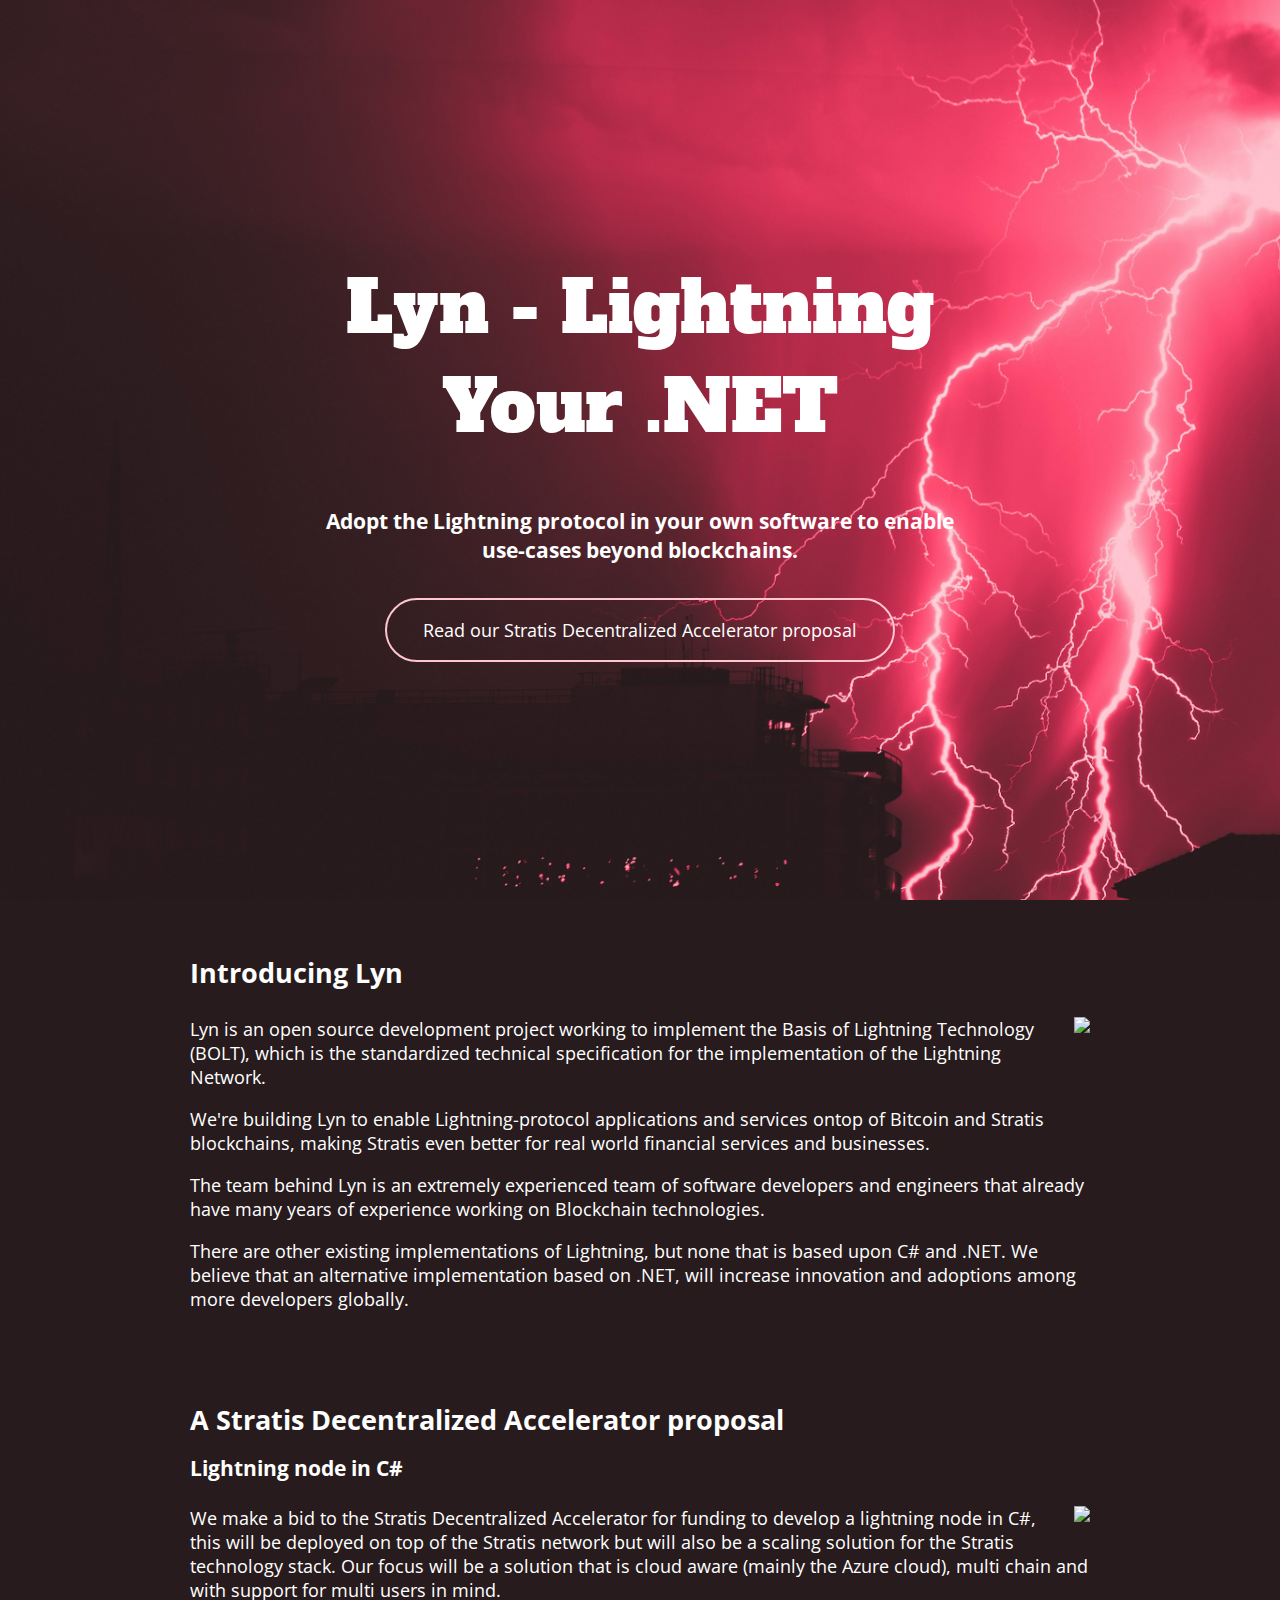
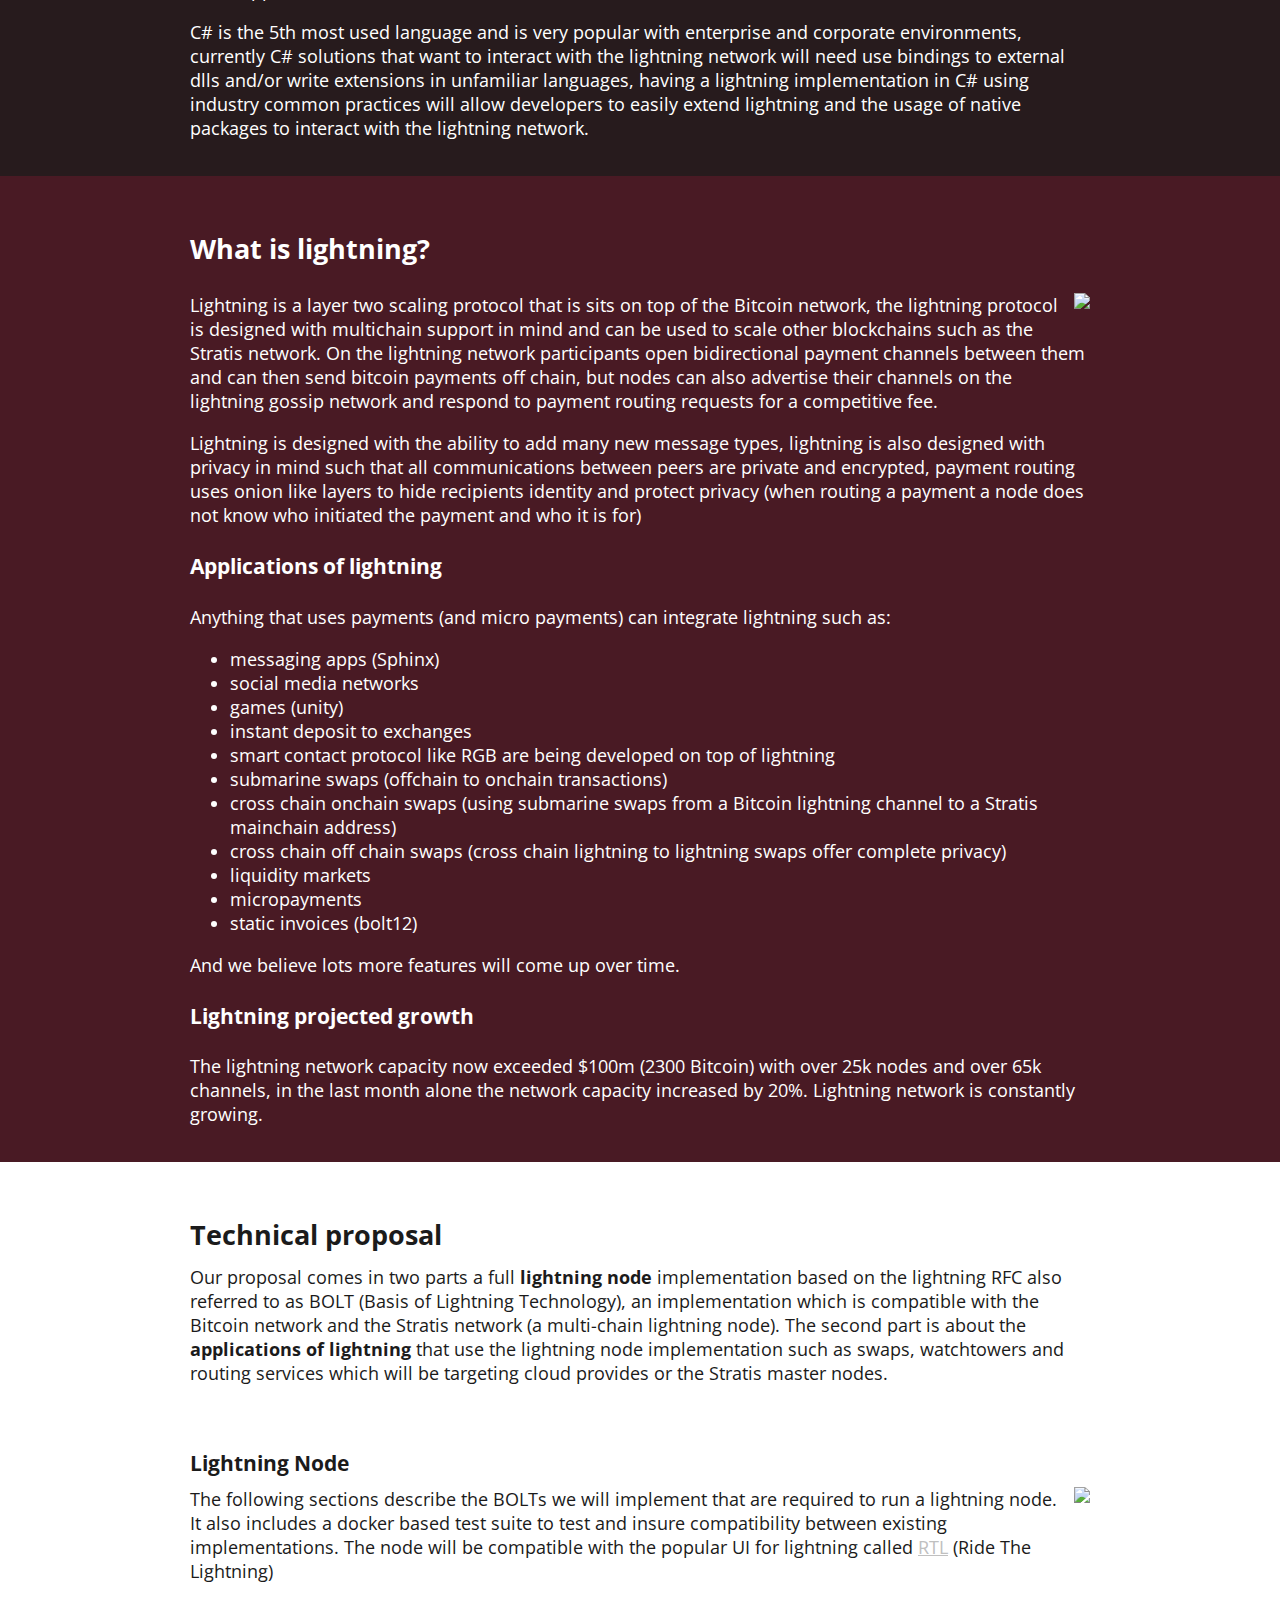
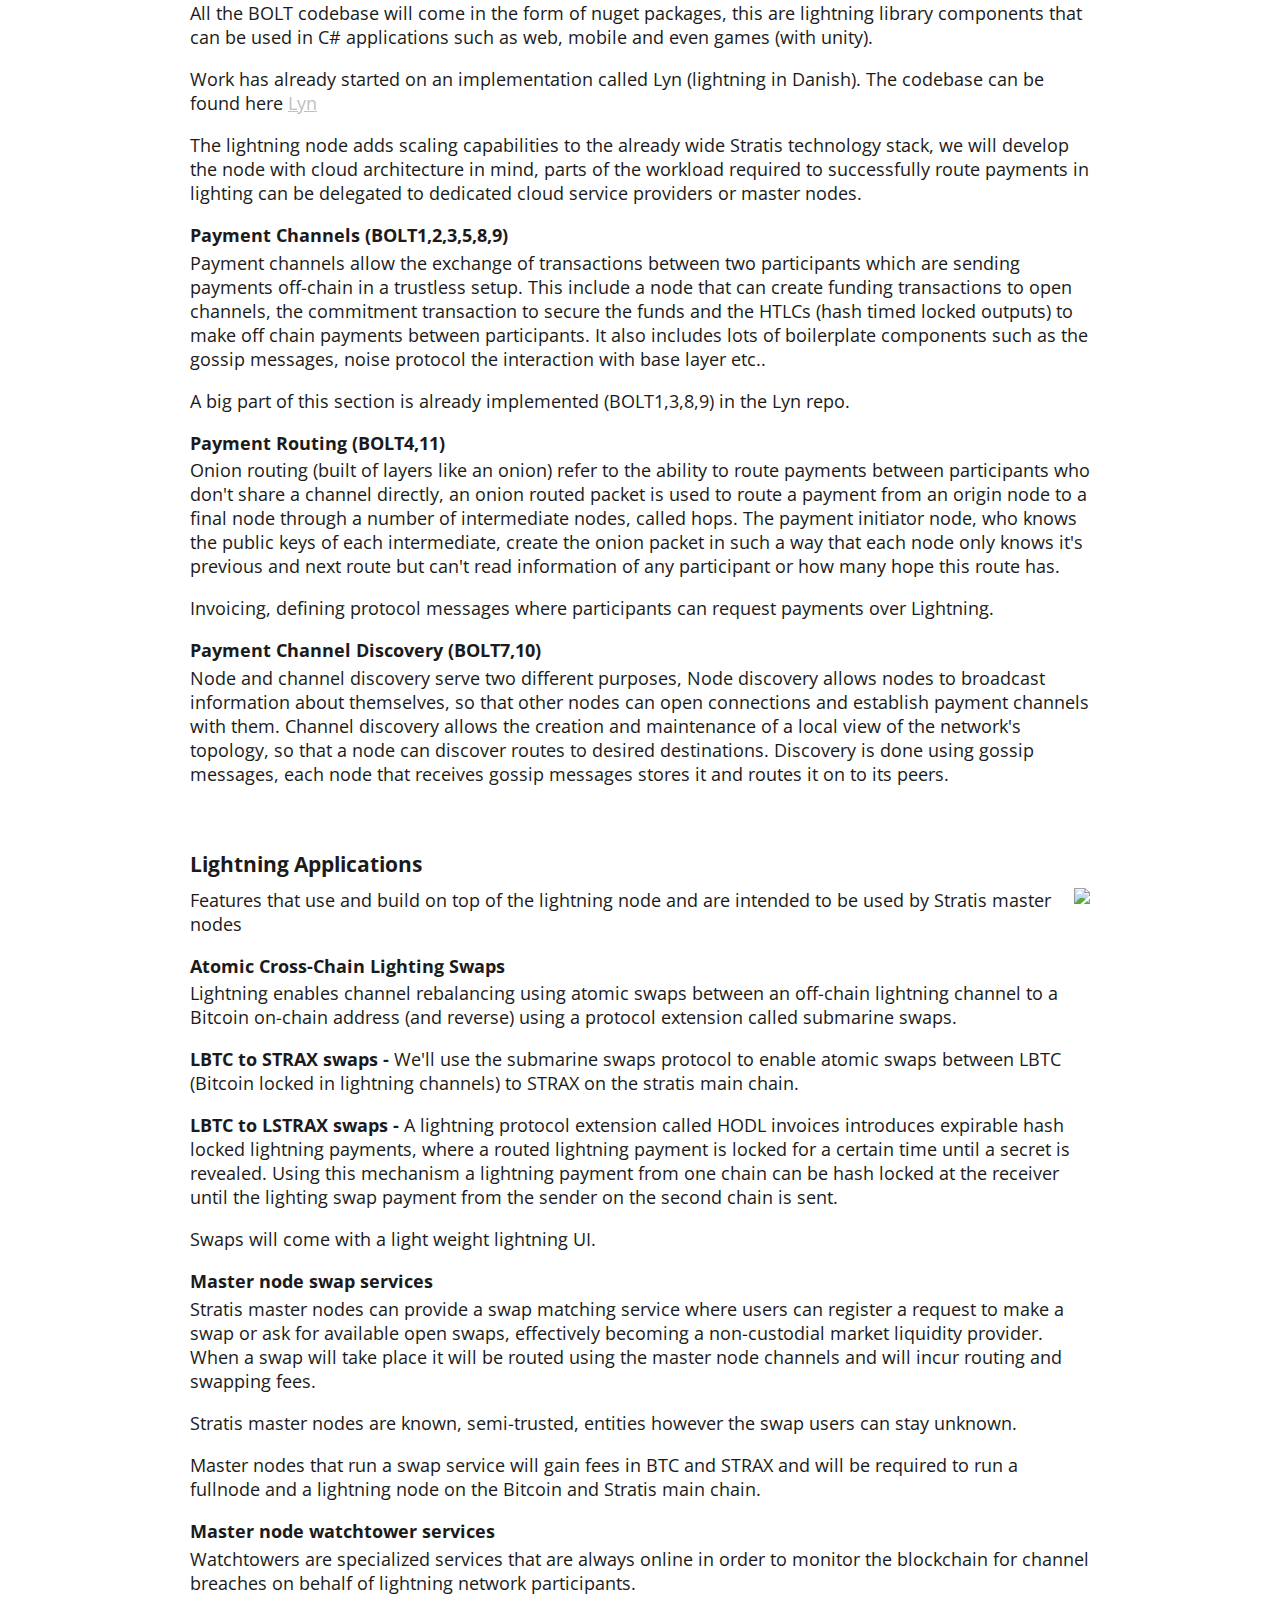
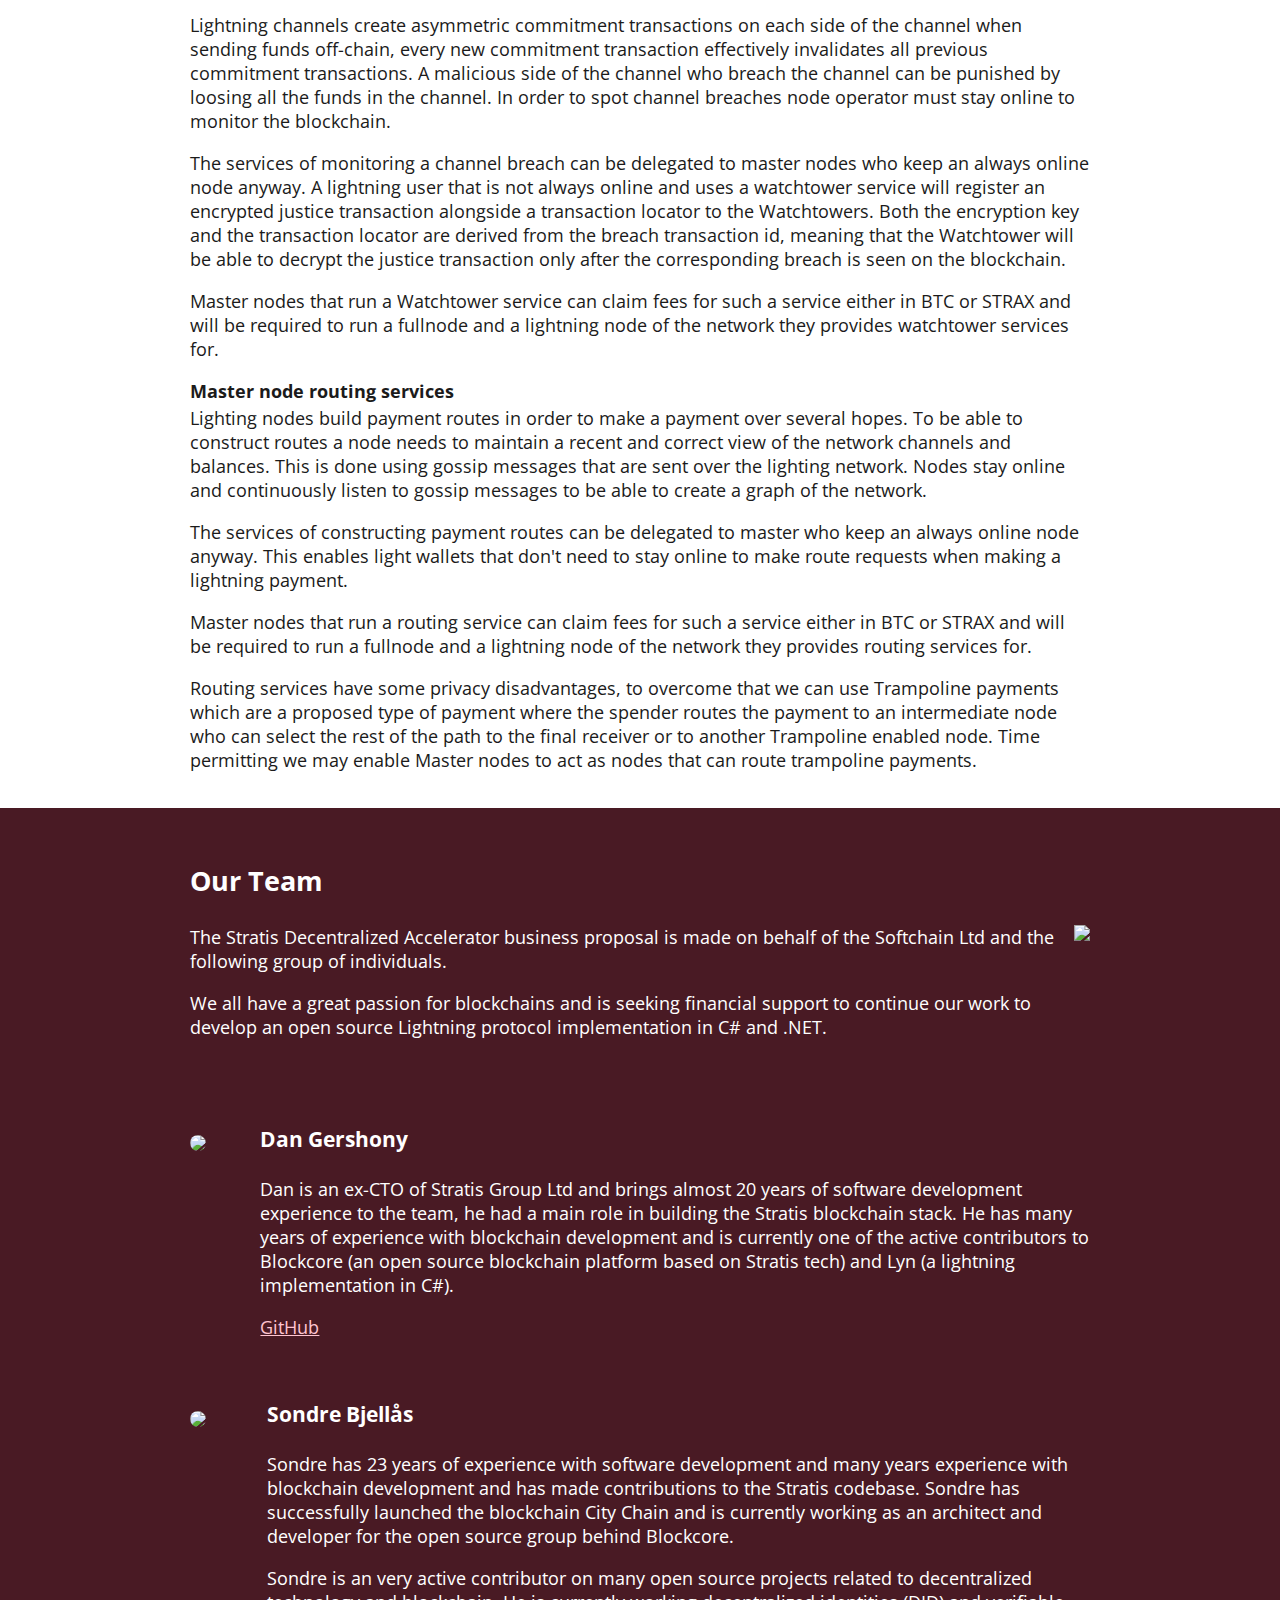
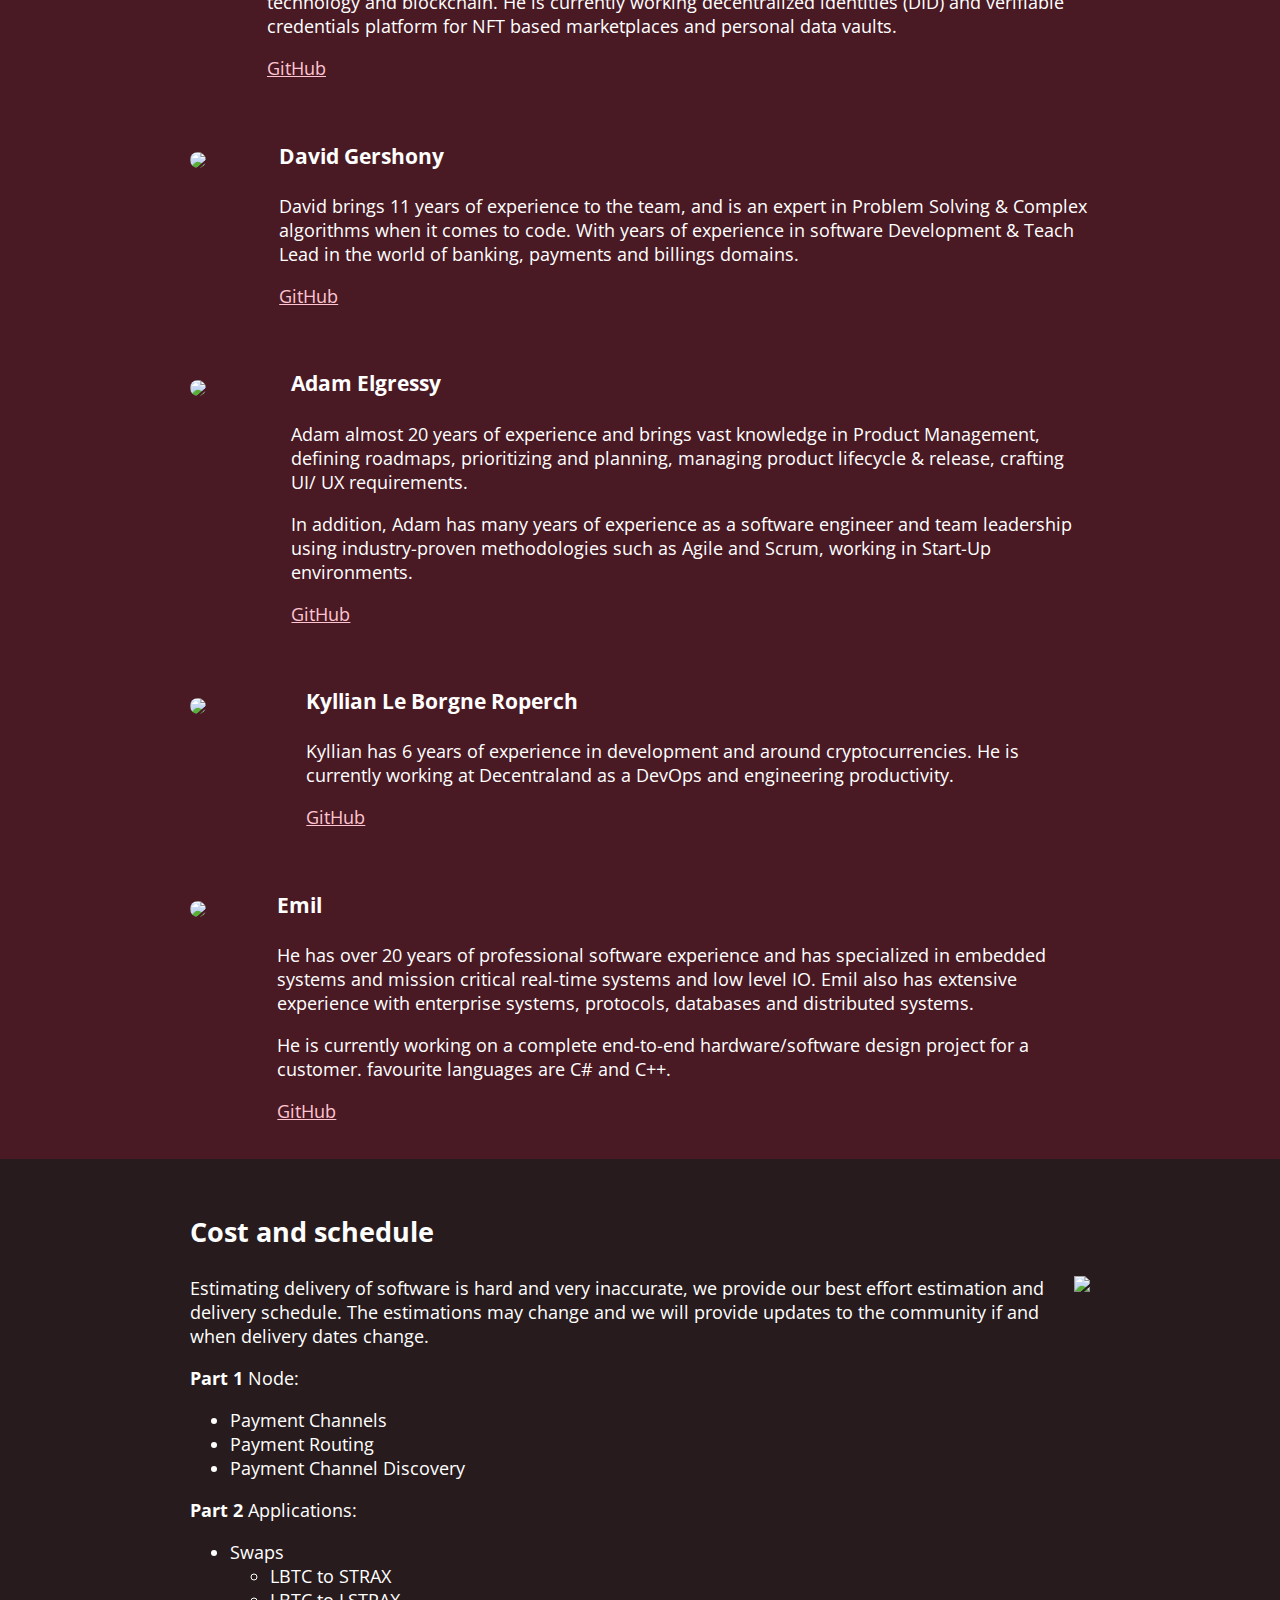
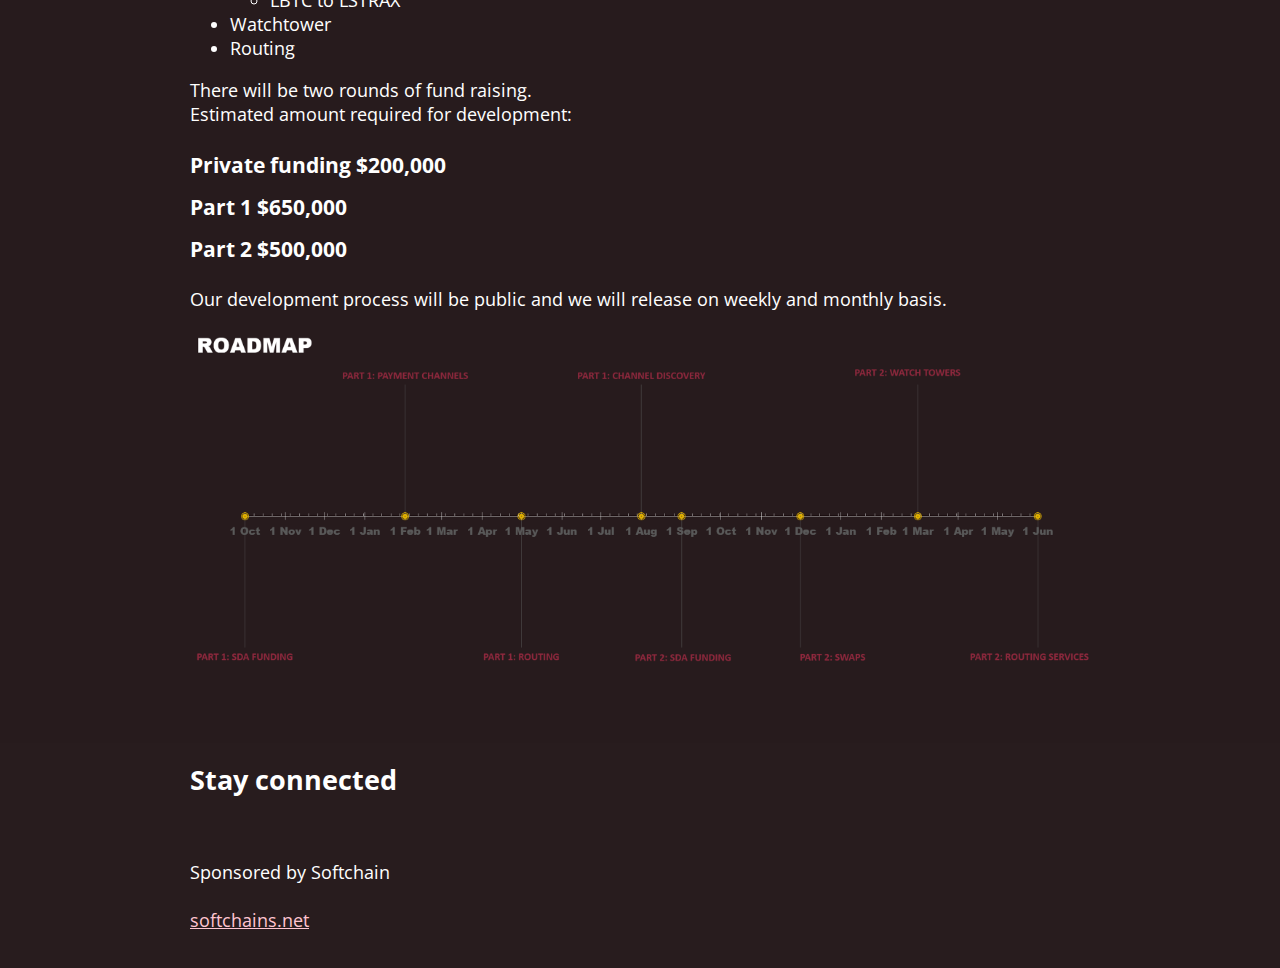
==== index.html @ af9e1150 "deploy: 9bf1c03a7feeda1f6d0ae8e73e346c97ed54ed97" ====
<!doctype html>
<html>

<head>
    <meta charset="utf-8">
    <title>Lyn - Lightning implementation in .NET</title>
    <meta name="viewport" content="width=device-width, initial-scale=1.0, maximum-scale=1.0, user-scalable=no">
    <link href="styles.css?v=4" rel="stylesheet">

    <!-- <link rel="preconnect" href="https://fonts.googleapis.com">
    <link rel="preconnect" href="https://fonts.gstatic.com" crossorigin>
    <link
        href="https://fonts.googleapis.com/css2?family=Encode+Sans+SC:wdth,wght@75,900&family=Source+Sans+Pro&display=swap"
        rel="stylesheet"> -->

    <link rel="preconnect" href="https://fonts.googleapis.com">
    <link rel="preconnect" href="https://fonts.gstatic.com" crossorigin>
    <link href="https://fonts.googleapis.com/css2?family=Alfa+Slab+One&family=Open+Sans:wght@300;400&display=swap"
        rel="stylesheet">

    <link rel="stylesheet" href="https://use.fontawesome.com/releases/v5.2.0/css/all.css"
        integrity="sha384-hWVjflwFxL6sNzntih27bfxkr27PmbbK/iSvJ+a4+0owXq79v+lsFkW54bOGbiDQ" crossorigin="anonymous">

</head>

<body>

    <!-- <div class="splash">
        <h1>Lyn - Lightning implementation in .NET</h1>
        <h2>Adopt the Lightning protocol in your own software to enable use-cases beyond blockchains.</h2>
    </div> -->

    <div class="splash-image">
        <div class="splash-text">
            <h1>Lyn - Lightning Your .NET</h1>
            <h3>Adopt the Lightning protocol in your own software to enable use-cases beyond blockchains.</h3>
            <br><br>
            <!-- <a class="button-primary" href="https://github.com/block-core/lyn/">Source Code</a> -->
            <a class="button" href="#intro">Read our <span class="visible-large">Stratis Decentralized
                    Accelerator</span><span class="visible-small">SDA</span> proposal</a>
        </div>
    </div>
    <a name="intro"></a>

    <section class="section section-1">
        <div class="container">

            <h2>Introducing Lyn</h2>
            <p><img class="drawing-right" src="assets/undraw_Hello_re_3evm.svg">Lyn is an open source development
                project working to implement the Basis of Lightning Technology (BOLT),
                which is the standardized technical specification for the implementation of the Lightning Network.</p>
            <p>
                We're building Lyn to enable Lightning-protocol applications and services ontop of Bitcoin and Stratis
                blockchains, making Stratis even better for real world financial services and businesses.
            </p>
            <p>
                The team behind Lyn is an extremely experienced team of software developers and engineers that already
                have many years of experience working on Blockchain technologies.
            </p>
            <p>
                There are other existing implementations of Lightning, but none that is based upon C# and .NET. We
                believe that an alternative implementation based on .NET, will increase innovation and adoptions among
                more developers globally.
            </p>
        </div>
    </section>

    <section class="section section-1">
        <div class="container">

            <h2>A Stratis Decentralized Accelerator proposal</h2>
            <h3>Lightning node in C#</h3>
            <p><img class="drawing-right" src="assets/undraw_Development_re_g5hq.svg">
                We make a bid to the Stratis Decentralized Accelerator for funding to develop a lightning node in C#,
                this will be deployed on top of the Stratis network but will also be a scaling solution for the Stratis
                technology stack.
                Our focus will be a solution that is cloud aware (mainly the Azure cloud), multi chain and with support
                for
                multi users in mind.
            </p>
            <p>
                C# is the 5th most used language and is very popular with enterprise and corporate environments,
                currently C# solutions that want to interact with the lightning network will need use bindings to
                external dlls and/or write extensions in unfamiliar languages, having a lightning implementation in C#
                using industry common practices will allow developers to easily extend lightning and the usage of native
                packages to interact with the lightning network.
            </p>
        </div>
    </section>

    <section class="section section-2">
        <div class="container">
            <h2>What is lightning?</h2>
            <p><img class="drawing-right" src="assets/undraw_nakamoto_2iv6.svg">Lightning is a layer two scaling
                protocol that is sits on top of the Bitcoin network, the lightning
                protocol is designed with multichain support in mind and can be used to scale other blockchains such as
                the Stratis network.
                On the lightning network participants open bidirectional payment channels between them and can then send
                bitcoin payments off chain, but nodes can also advertise their channels on the lightning gossip network
                and respond to payment routing requests for a competitive fee.
            </p>
            <p>
                Lightning is designed with the ability to add many new message types, lightning is also
                designed with privacy in mind such that all communications between peers are private and encrypted,
                payment routing uses onion like layers to hide recipients identity and protect privacy (when routing a
                payment a node does not know who initiated the payment and who it is for)</p>
            <h3>Applications of lightning</h3>
            <p>
                Anything that uses payments (and micro payments) can integrate lightning such as:

            <ul>
                <li>messaging apps (Sphinx)</li>
                <li>social media networks</li>
                <li>games (unity)</li>
                <li>instant deposit to exchanges</li>
                <li>smart contact protocol like RGB are being developed on top of lightning</li>
                <li>submarine swaps (offchain to onchain transactions)</li>
                <li>cross chain onchain swaps (using submarine swaps from a Bitcoin lightning channel to a Stratis
                    mainchain address)</li>
                <li>cross chain off chain swaps (cross chain lightning to lightning swaps offer complete privacy)</li>
                <li>liquidity markets</li>
                <li>micropayments</li>
                <li>static invoices (bolt12)</li>
            </ul>

            And we believe lots more features will come up over time.
            </p>

            <h3>Lightning projected growth</h3>
            <p>
                The lightning network capacity now exceeded $100m (2300 Bitcoin) with over 25k nodes
                and over 65k channels, in the last month alone the network capacity increased by 20%.
                Lightning network is constantly growing.
            </p>
        </div>
    </section>

    <section class="section section-4">
        <div class="container">

            <h2>Technical proposal</h2>

            <p>
                Our proposal comes in two parts a full <strong>lightning node</strong> implementation based on the
                lightning RFC also
                referred to as BOLT (Basis of Lightning Technology),
                an implementation which is compatible with the Bitcoin network and the Stratis network (a multi-chain
                lightning node).
                The second part is about the <strong>applications of lightning</strong> that use the lightning node
                implementation such as swaps, watchtowers
                and routing services which will be targeting cloud provides or the Stratis master nodes.
            </p>

            <h3 class="margin-above">Lightning Node</h2>
                <p><img class="drawing-right" src="assets/undraw_programmer_imem.svg">
                    The following sections describe the BOLTs we will implement that are required to run a lightning
                    node.
                    It also includes a docker based test suite to test and insure compatibility between existing
                    implementations.
                    The node will be compatible with the popular UI for lightning called <a href="https://github.com/Ride-The-Lightning/RTL">RTL</a> (Ride The Lightning)
                </p>

                <p>
                    All the BOLT codebase will come in the form of nuget packages, this are lightning library components
                    that can be used in C# applications such as web, mobile and even games (with unity).
                </p>

                <p>
                    Work has already started on an implementation called Lyn (lightning in Danish).
                    The codebase can be found here <a href="https://github.com/block-core/lyn">Lyn</a>
                </p>

                <p>
                    The lightning node adds scaling capabilities to the already wide Stratis technology stack, we will
                    develop
                    the node with cloud architecture in mind, parts of the workload required to successfully route
                    payments in lighting
                    can be delegated to dedicated cloud service providers or master nodes.
                </p>

                <strong>Payment Channels (BOLT1,2,3,5,8,9)</strong>
                <p>
                    Payment channels allow the exchange of transactions between two participants which are sending
                    payments
                    off-chain in a trustless setup.
                    This include a node that can create funding transactions to open channels, the commitment
                    transaction
                    to secure the funds and the HTLCs (hash timed locked outputs) to make off chain payments between
                    participants.
                    It also includes lots of boilerplate components such as the gossip messages, noise protocol the
                    interaction with base layer etc..
                </p>
                <p>
                    A big part of this section is already implemented (BOLT1,3,8,9) in the Lyn repo.
                </p>

                <strong>Payment Routing (BOLT4,11)</strong>
                <p>
                    Onion routing (built of layers like an onion) refer to the ability to route payments between
                    participants who don't share a channel directly,
                    an onion routed packet is used to route a payment from an origin node to a final node through a
                    number of intermediate nodes, called hops.
                    The payment initiator node, who knows the public keys of each intermediate, create the onion packet
                    in such a way that each node only knows
                    it's previous and next route but can't read information of any participant or how many hope this
                    route has.
                </p>
                <p>
                    Invoicing, defining protocol messages where participants can request payments over Lightning.
                </p>

                <strong>Payment Channel Discovery (BOLT7,10)</strong>
                <p>
                    Node and channel discovery serve two different purposes, Node discovery allows nodes to broadcast
                    information about themselves, so that other
                    nodes can open connections and establish payment channels with them. Channel discovery allows the
                    creation and maintenance of a local
                    view of the network's topology, so that a node can discover routes to desired destinations.
                    Discovery is done using gossip messages, each node that receives gossip messages stores it and
                    routes
                    it on to its peers.
                </p>

                <h3 class="margin-above">Lightning Applications</h2>
                    <p><img class="drawing-right" src="assets/undraw_apps_m7mh.svg">
                        Features that use and build on top of the lightning node and are intended to be used by Stratis
                        master
                        nodes
                    </p>
                    <strong>Atomic Cross-Chain Lighting Swaps</strong>
                    <p>
                        Lightning enables channel rebalancing using atomic swaps between an off-chain lightning channel
                        to a Bitcoin
                        on-chain address (and reverse) using a protocol extension called submarine swaps.
                    </p>
                    <p>
                        <strong>LBTC to STRAX swaps - </strong>
                        We'll use the submarine swaps protocol to enable atomic swaps between LBTC (Bitcoin locked in
                        lightning channels)
                        to STRAX on the stratis main chain.
                    </p>
                    <p>
                        <strong>LBTC to LSTRAX swaps - </strong>
                        A lightning protocol extension called HODL invoices introduces expirable hash locked lightning
                        payments, where
                        a routed lightning payment is locked for a certain time until a secret is revealed.
                        Using this mechanism a lightning payment from one chain can be hash locked at the receiver until
                        the lighting
                        swap payment from the sender on the second chain is sent.
                    </p>
                    <p>
                        Swaps will come with a light weight lightning UI.
                    </p>
                    <strong>Master node swap services</strong>
                    <p>
                        Stratis master nodes can provide a swap matching service where users can register a request to
                        make a swap or ask for
                        available open swaps, effectively becoming a non-custodial market liquidity provider.
                        When a swap will take place it will be routed using the master node channels and will incur
                        routing and swapping fees.
                    </p>
                    <p>
                        Stratis master nodes are known, semi-trusted, entities however the swap users can stay unknown.
                    </p>
                    <p>
                        Master nodes that run a swap service will gain fees in BTC and STRAX and will be required to run
                        a fullnode and a lightning
                        node on the Bitcoin and Stratis main chain.
                    </p>
                    <strong>Master node watchtower services</strong>
                    <p>
                        Watchtowers are specialized services that are always online in order to monitor the blockchain
                        for channel breaches
                        on behalf of lightning network participants.
                    <p>
                    </p>
                    Lightning channels create asymmetric commitment transactions on each side of the channel when
                    sending funds off-chain,
                    every new commitment transaction effectively invalidates all previous commitment transactions.
                    A malicious side of the channel who breach the channel can be punished by loosing all the funds in
                    the channel.
                    In order to spot channel breaches node operator must stay online to monitor the blockchain.
                    </p>
                    <p>
                        The services of monitoring a channel breach can be delegated to master nodes who keep an always
                        online node anyway.
                        A lightning user that is not always online and uses a watchtower service will register an
                        encrypted justice transaction alongside a
                        transaction locator to the Watchtowers. Both the encryption key and the transaction locator are
                        derived from the breach transaction id,
                        meaning that the Watchtower will be able to decrypt the justice transaction only after the
                        corresponding breach is seen on the blockchain.
                    <p>
                    <p>
                        Master nodes that run a Watchtower service can claim fees for such a service either in BTC or
                        STRAX and will be required to run a fullnode
                        and a lightning node of the network they provides watchtower services for.
                    </p>
                    <strong>Master node routing services</strong>
                    <p>
                        Lighting nodes build payment routes in order to make a payment over several hopes.
                        To be able to construct routes a node needs to maintain a recent and correct view of the network
                        channels and balances.
                        This is done using gossip messages that are sent over the lighting network.
                        Nodes stay online and continuously listen to gossip messages to be able to create a graph of the
                        network.
                    </p>
                    <p>
                        The services of constructing payment routes can be delegated to master who keep an always online
                        node anyway.
                        This enables light wallets that don't need to stay online to make route requests when making a
                        lightning payment.
                    </p>
                    <p>
                        Master nodes that run a routing service can claim fees for such a service either in BTC or STRAX
                        and will be required to run a fullnode
                        and a lightning node of the network they provides routing services for.
                    </p>
                    <p>
                        Routing services have some privacy disadvantages, to overcome that we can use Trampoline payments 
                        which are a proposed type of payment where the spender routes the payment to an intermediate node 
                        who can select the rest of the path to the final receiver or to another Trampoline enabled node.
                        Time permitting we may enable Master nodes to act as nodes that can route trampoline payments.
                    </p>

        </div>
    </section>

    <section class="section section-2">
        <div class="container">
            <h2>Our Team</h2>
            <p><img class="drawing-right" src="assets/undraw_version_control_re_mg66.svg">
                The Stratis Decentralized Accelerator business proposal is made on behalf of the Softchain Ltd and the
                following group of individuals.
            </p>
            <p>
                We all have a great passion for blockchains and is seeking financial support to continue our work to
                develop an open source Lightning protocol implementation in C# and .NET.
            </p>

            <br class="break">

            <div class="profile-container">
                <div class="image">
                    <p><img class="profile" src="assets/dan.jpg">
                    </p>
                </div>
                <div class="text">
                    <h3>Dan Gershony</h3>
                    <p>
                        Dan is an ex-CTO of Stratis Group Ltd and brings almost 20 years of software development
                        experience to
                        the team, he had a main role in building the Stratis blockchain stack.
                        He has many years of experience with blockchain development and is currently one of the active
                        contributors to Blockcore (an open source blockchain platform based on Stratis tech) and Lyn (a
                        lightning
                        implementation in C#).
                    </p>
                    <p>
                        <a href="https://github.com/dangershony">GitHub</a>
                    </p>
                </div>
            </div>

            <div class="profile-container">
                <div class="image">
                    <p><img class="profile" src="assets/sondre.jpg">
                    </p>
                </div>
                <div class="text">
                    <h3>Sondre Bjellås</h3>
                    <p>

                        Sondre has 23 years of experience with software development and many years experience with
                        blockchain
                        development and has made contributions to the Stratis
                        codebase. Sondre has successfully launched the blockchain City Chain and is currently working as
                        an
                        architect and developer for the open source group behind Blockcore.
                    </p>
                    <p>Sondre is an very active contributor on many open source projects related to decentralized
                        technology and
                        blockchain. He is currently working decentralized identities (DID) and verifiable credentials
                        platform
                        for NFT based marketplaces and personal data vaults.</p>
                    <p>
                        <a href="https://github.com/sondreb">GitHub</a>
                    </p>
                </div>
            </div>

            <div class="profile-container">
                <div class="image">
                    <p><img class="profile" src="assets/david.jpg">
                    </p>
                </div>
                <div class="text">
                    <h3>David Gershony</h3>
                    <p>
                        David brings 11 years of experience to the team, and is an expert in Problem Solving & Complex
                        algorithms when it comes to code. With years of experience in software Development & Teach Lead
                        in the
                        world of banking, payments and billings domains.
                    </p>
                    <p>
                        <a href="https://github.com/DavidGershony">GitHub</a>
                    </p>
                </div>
            </div>

            <div class="profile-container">
                <div class="image">
                    <p><img class="profile" src="assets/adam.png">
                    </p>
                </div>
                <div class="text">
                    <h3>Adam Elgressy</h3>
                    <p>
                        Adam almost 20 years of experience and brings vast knowledge in Product Management, defining
                        roadmaps,
                        prioritizing and planning, managing
                        product lifecycle & release, crafting UI/ UX requirements.
                    </p>
                    <p>In addition, Adam has many years of experience as a software engineer and team leadership using
                        industry-proven methodologies such as Agile and Scrum, working in Start-Up environments.</p>
                    <p>
                        <a href="https://github.com/elgressy">GitHub</a>
                    </p>
                </div>
            </div>

            <div class="profile-container">
                <div class="image">
                    <p><img class="profile" src="assets/kyllian.jpg">
                    </p>
                </div>
                <div class="text">
                    <h3>Kyllian Le Borgne Roperch</h3>
                    <p>
                        Kyllian has 6 years of experience in development and
                        around cryptocurrencies. He is currently working at Decentraland as a DevOps and engineering
                        productivity.
                    </p>
                    <p>
                        <a href="https://github.com/HPrivakos">GitHub</a>
                    </p>
                </div>
            </div>

            <div class="profile-container">
                <div class="image">
                    <p><img class="profile" src="assets/emil.jpg">
                    </p>
                </div>
                <div class="text">
                    <h3>Emil</h3>
                    <p>
                        He has over 20 years of professional software experience and has specialized in embedded systems
                        and
                        mission critical real-time systems and low level IO.
                        Emil also has extensive experience with enterprise systems, protocols, databases and distributed
                        systems.
                    </p>
                    <p>He is currently working on a complete end-to-end hardware/software design project for a customer.
                        favourite languages are C# and C++.</p>
                    <p>
                        <a href="https://github.com/emilm">GitHub</a>
                    </p>
                </div>
            </div>
        </div>
    </section>

    <section class="section section-1">
        <div class="container">
            <h2>Cost and schedule</h2>

            <p><img class="drawing-right" src="assets/undraw_Online_calendar_re_wk3t.svg">
                Estimating delivery of software is hard and very inaccurate, we provide our best effort estimation and
                delivery schedule.
                The estimations may change and we will provide updates to the community if and when delivery dates change.
            </p>
            <p>
                <strong>Part 1</strong> Node:
            <ul>
                <li>Payment Channels</li>
                <li>Payment Routing</li>
                <li>Payment Channel Discovery</li>
            </ul>
            </p>
            <p>
                <strong>Part 2</strong> Applications:
            <ul>
                <li>Swaps

                    <ul>
                        <li>LBTC to STRAX</li>
                        <li>LBTC to LSTRAX</li>
                    </ul>

                </li>
                <li>Watchtower</li>
                <li>Routing</li>
            </ul>
            </p>
            <p>
                There will be two rounds of fund raising.
                <br>
                Estimated amount required for development:
            </p>
            <h3>Private funding $200,000</h3>
            <h3>Part 1 $650,000</h3>
            <h3>Part 2 $500,000</h3>
            <p>Our development process will be public and we will release on weekly and monthly basis.</p>
            <p>
                <a href="assets/roadmap.png"><img class="roadmap" src="assets/roadmap.png"></a>
            </p>
        </div>
    </section>

    <section class="section">
        <div class="container spaced">
            <h2>Stay connected</h2>
            <div class="social-icons">
                <a href="https://discord.gg/fs4zjKcyTx" title="Discord" target="_blank"><i
                        class="social-icon fab fa-discord fa-4x"></i></a>
                <a href="https://twitter.com/blockcoredev" title="Twitter" target="_blank"><i
                        class="social-icon fab fa-twitter fa-4x"></i></a>
                <a href="https://github.com/block-core" title="GitHub" target="_blank"><i
                        class="social-icon fab fa-github fa-4x"></i></a>
                <a href="mailto:post@blockcore.net" title="E-mail"><i class="social-icon fas fa-envelope fa-4x"></i></a>

            </div>
        </div>
    </section>

    <footer id="footer">
        <p class="copyright">Sponsored by Softchain
            <br>
            <br>
            <a href="http://www.softchains.net/">softchains.net</a>
        </p>
    </footer>

</body>

</html>
---- styles.css ----
html {
}

body {
    color: white;
    background-color: #281c1e;
    /* font-family: 'Source Sans Pro', sans-serif; */
    font-family: "Open Sans", sans-serif;
    overflow: overlay;
}

html,
body {
    margin: 0;
    padding: 0;
    font-size: 18px;
}

.bg {
    width: 100%;
}

/* .splash-image {
    background: url(assets/lyn-bg.jpg);
    background-repeat: no-repeat;
    background-size: cover;
    box-sizing: border-box;
    height: 100%;
    border: 1px solid red;
} */

h1 {
    margin: 0;
    /* font-family: 'Encode Sans SC', sans-serif; */
    font-family: "Alfa Slab One", cursive;
    font-weight: 400;
    /* font-style: normal; */
    /* line-height: 1.369; */
    padding-bottom: 0.6em;
    font-size: 4em;
}

h2 {
    margin: 0;
    padding-bottom: 0.3em;
}

h3 {
    margin: 0;
    padding-bottom: 0.3em;
    padding-top: 0.3em;
}

.splash-image {
    background: url(assets/lyn-bg.jpg);
    background-color: #cccccc;
    min-height: 500px;
    height: 100vh;
    background-position: center;
    background-repeat: no-repeat;
    background-size: cover;
    position: relative;
}

.splash-text {
    text-align: center;
    position: absolute;
    top: 50%;
    left: 50%;
    transform: translate(-50%, -50%);
    color: white;
}

button {
    font-size: 1em;
}

button,
.button-primary {
    /*#98263f;*/
    background-color: #e73f63;
    border: 2px solid #ffc6d2;
    border-radius: 2em;
    padding: 1em 2em;
    color: white;
    text-decoration: none;
    transition: 0.3s;
}

button:hover,
.button-primary:hover {
    /*#98263f;*/
    background: rgba(0, 0, 0, 0.2);
    /* border: 2px solid #98263f; */
    color: whitesmoke;
    /* text-decoration: underline; */
    cursor: pointer;
}

.button,
.button-primary {
    white-space: nowrap;
    overflow: hidden;
    text-overflow: ellipsis;
}

.button {
    /*#98263f;*/
    background-color: transparent;
    border: 2px solid #ffc6d2;
    border-radius: 2em;
    padding: 1em 2em;
    color: white;
    text-decoration: none;
    transition: 0.3s;
}

.button:hover {
    /*#98263f;*/

    background: rgba(0, 0, 0, 0.2);

    /* border: 2px solid #98263f; */
    color: whitesmoke;
    /* text-decoration: underline; */
    cursor: pointer;
}

a {
    color: #ffc4d0;
    transition: 0.3s;
}

a:hover {
    color: white;
}

section,
footer,
.content {
}

.container,
footer {
    max-width: 900px;
    margin-left: auto;
    margin-right: auto;
    padding: 1em 2em;
}

::-webkit-scrollbar {
    width: 12px;
    height: 12px;
}

::-webkit-scrollbar-track {
    background: rgba(0, 0, 0, 0.2);
}

::-webkit-scrollbar-thumb {
    background: rgba(0, 0, 0, 0.35);
}

.section-1 {
    padding-top: 2em;
    background-color: #271b1d;
}

.section-2 {
    padding-top: 2em;
    background-color: #491a24;
}

.section-3 {
    padding-top: 2em;
    background-color: #fec0cb;
    color: black;
}

.section-4 {
    padding-top: 2em;
    min-height: 400px;
    background-color: white;
    color: #1b1b1b;
}

.section-4 a {
    color: silver;
    transition: 0.3s;
}

.section-4 a:hover {
    color: black;
}

.section-4 h3 {
    margin-top: 1em;
}

.section-4 p {
    margin-top: 0.2em;
}

.roadmap {
    width: 100%;
}

.margin-above {
    padding-top: 2em;
}

.profile {
    max-width: 128px;
    clear: both;
    margin-right: 10px;
    float: left;
    border-radius: 50%;
}

.drawing {
    max-width: 360px;
    clear: both;
    margin-right: 10px;
    margin-bottom: 10px;
    float: left;
}

.drawing-right {
    max-width: 360px;
    clear: both;
    margin-left: 10px;
    margin-bottom: 10px;
    float: right;
}

h3 {
    clear: both;
}

.visible-large {
    display: inline;
}

.visible-small {
    display: none;
}

@media screen and (max-width: 720px) {
    body {
        font-size: 14px;
    }

    h1 {
        font-size: 3em;
    }

    .drawing {
        max-width: 200px;
    }

    .drawing-right {
        max-width: 200px;
    }

    .visible-large {
        display: none;
    }

    .visible-small {
        display: inline;
    }
}

@media screen and (max-width: 600px) {
    body {
        font-size: 14px;
    }

    h1 {
        font-size: 3em;
    }

    .drawing {
        max-width: 200px;
    }

    .drawing-right {
        max-width: 200px;
    }
}

@media screen and (max-width: 550px) {
    .button,
    .button-primary {
        clear: both;
        display: block;
        margin-bottom: 1em;
    }
}

.profile-container {
    display: flex;
}

.profile-container .image {
    flex-grow: 4; /* default 0 */
    width: 140px;
}

.profile-container .text {
    margin-left: 2em;
}

.break {
    clear: both;
}

.profile-container {
    margin-top: 2em;
}
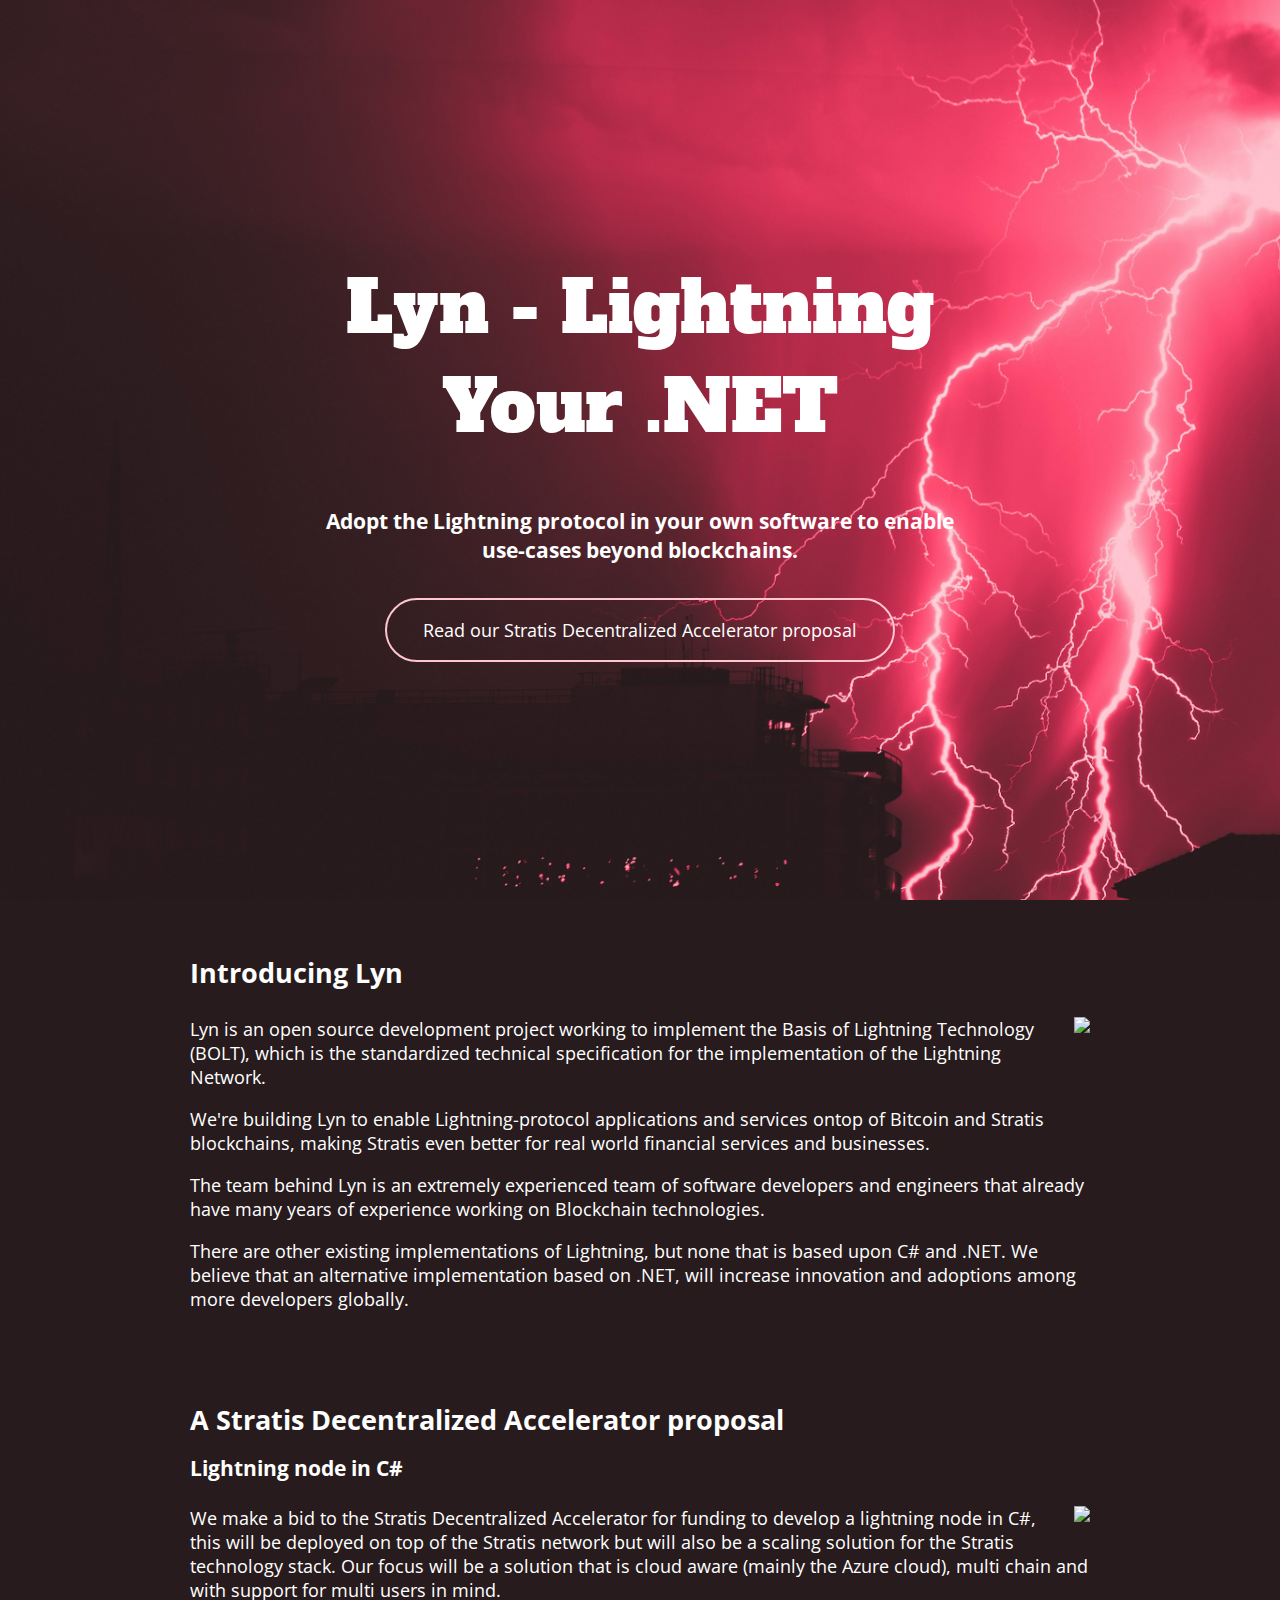
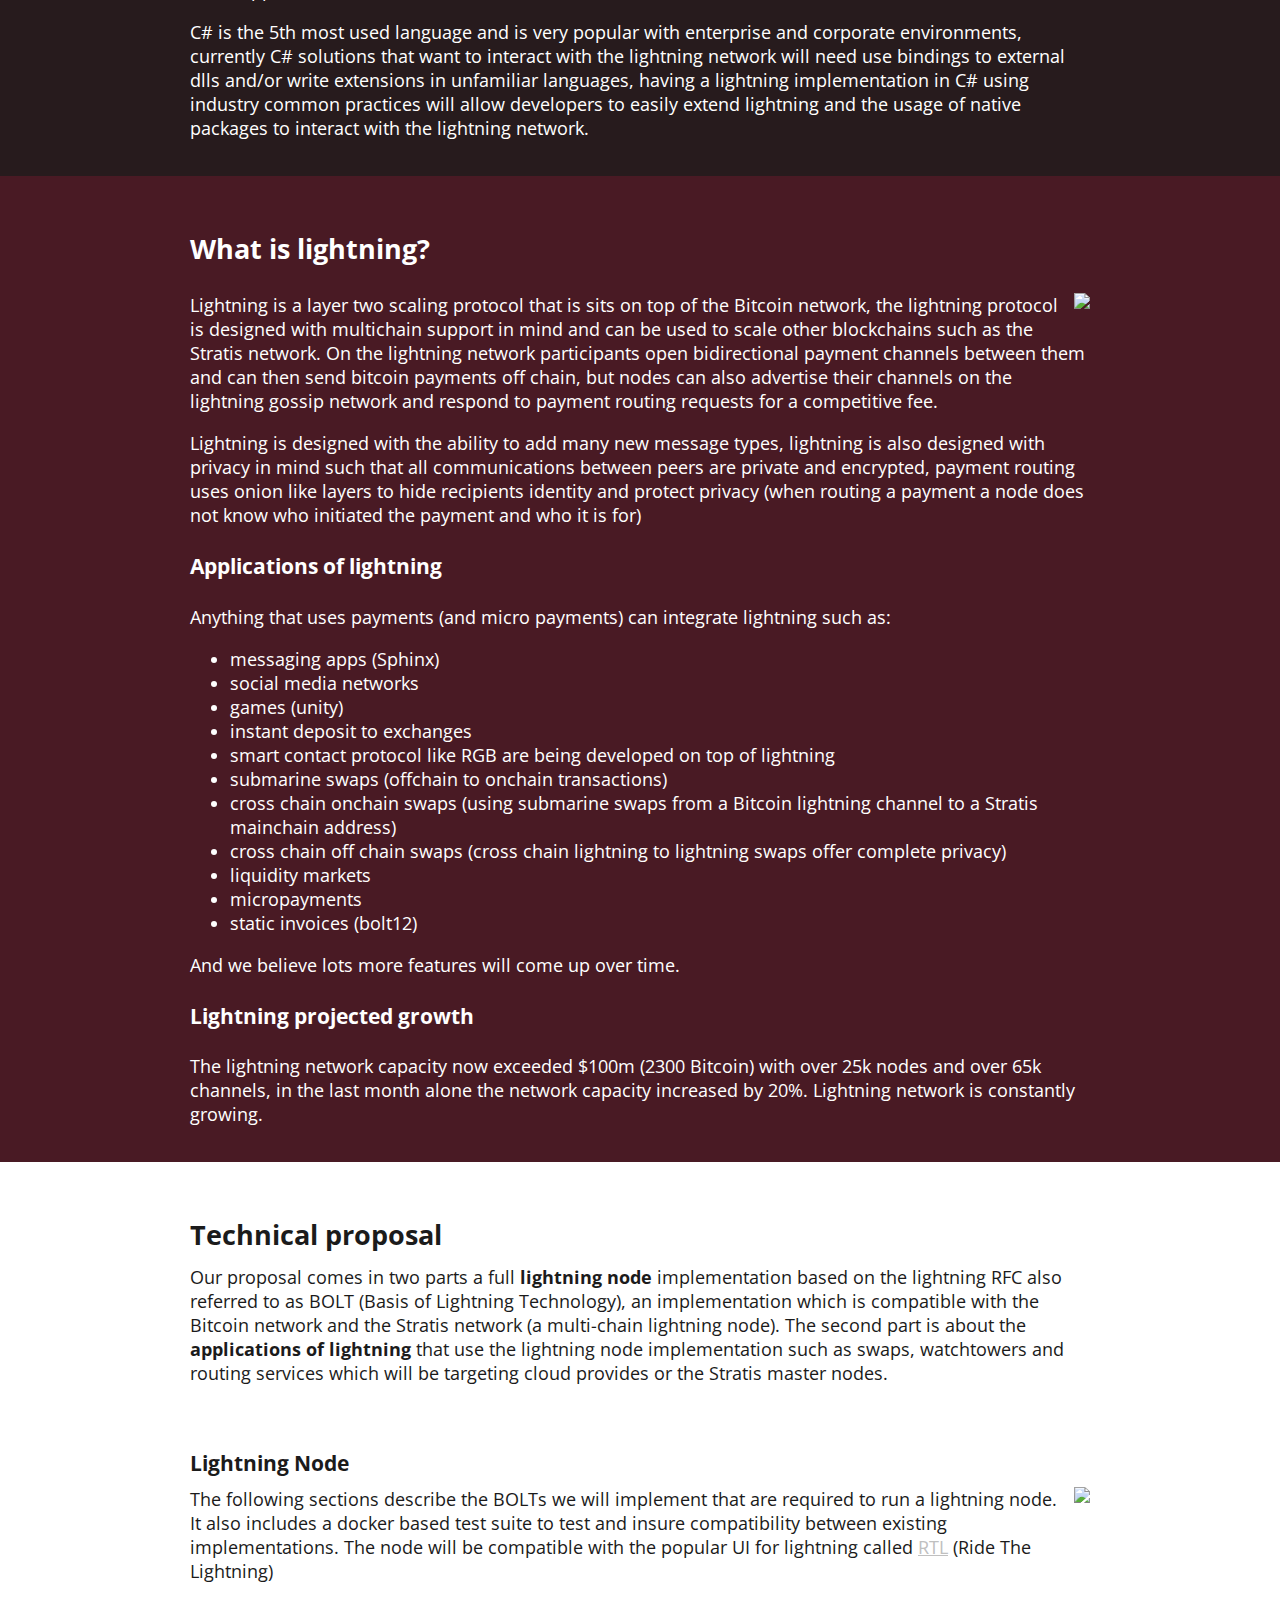
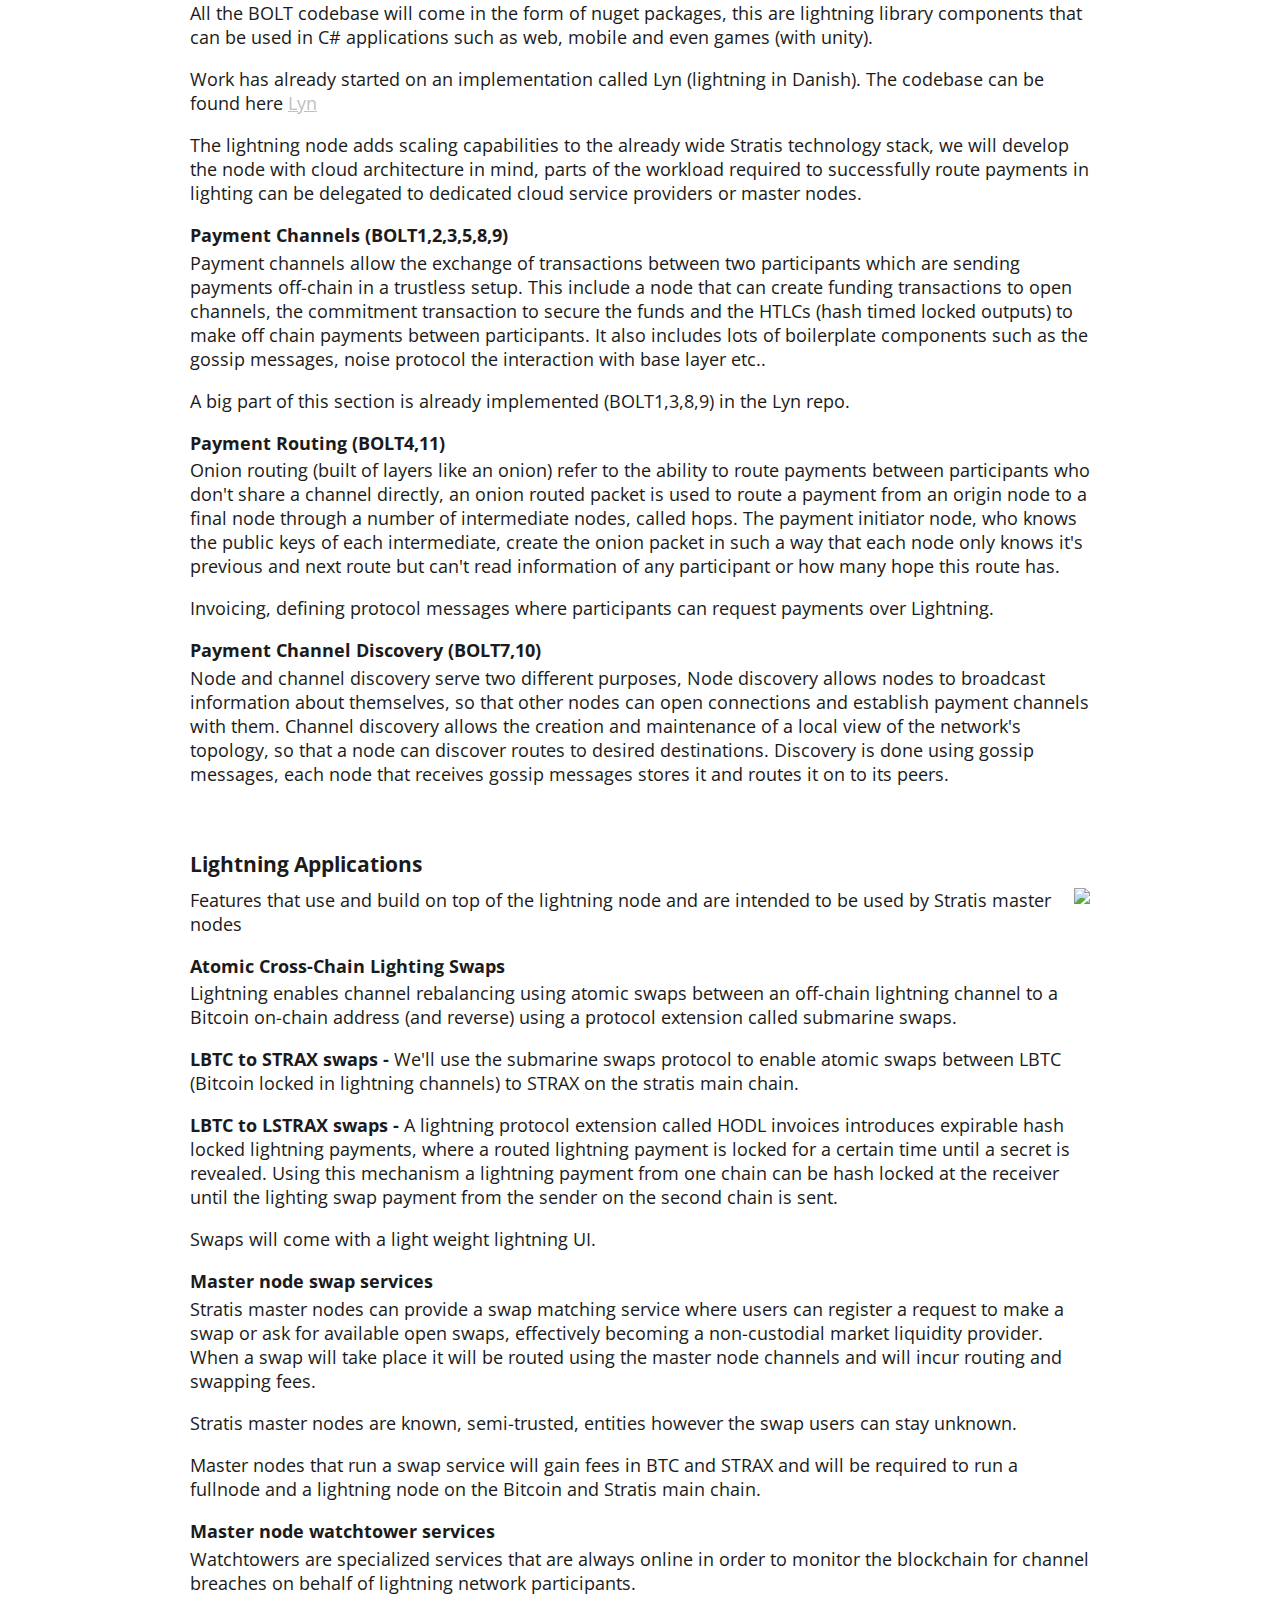
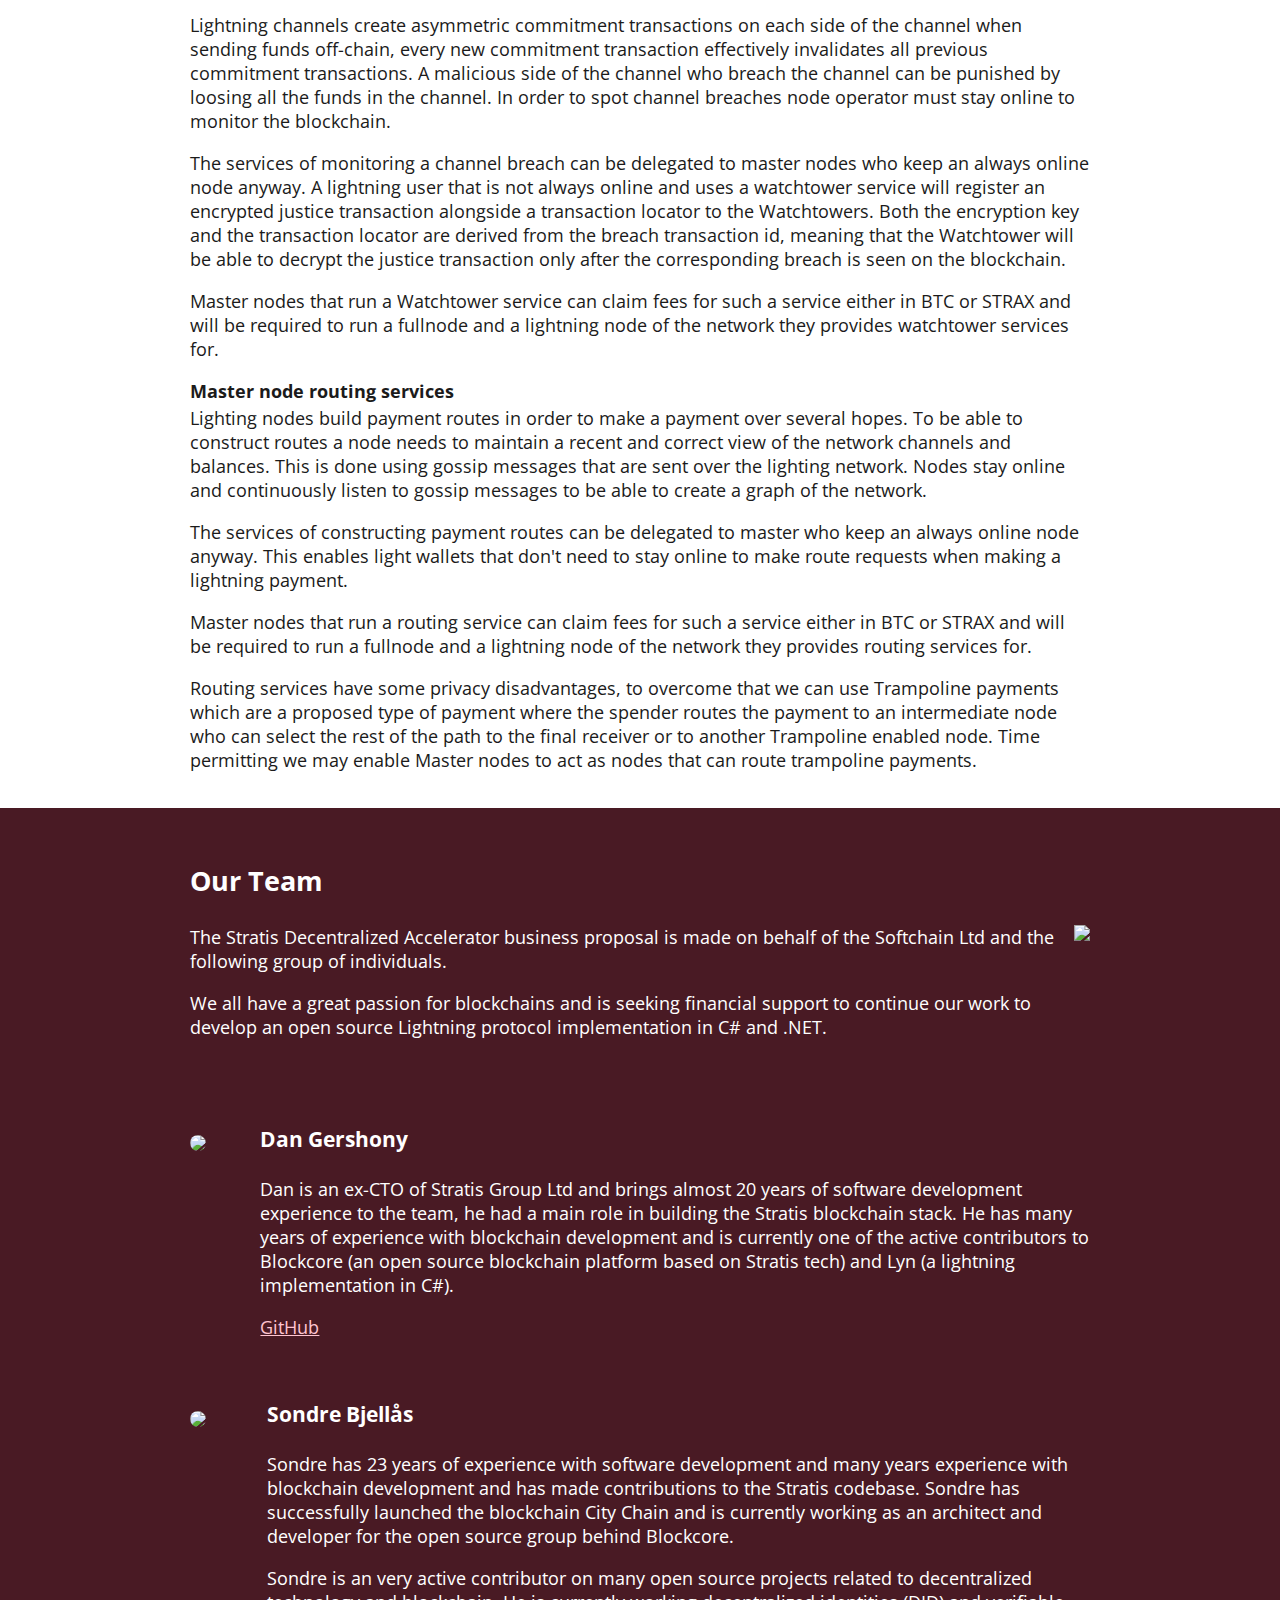
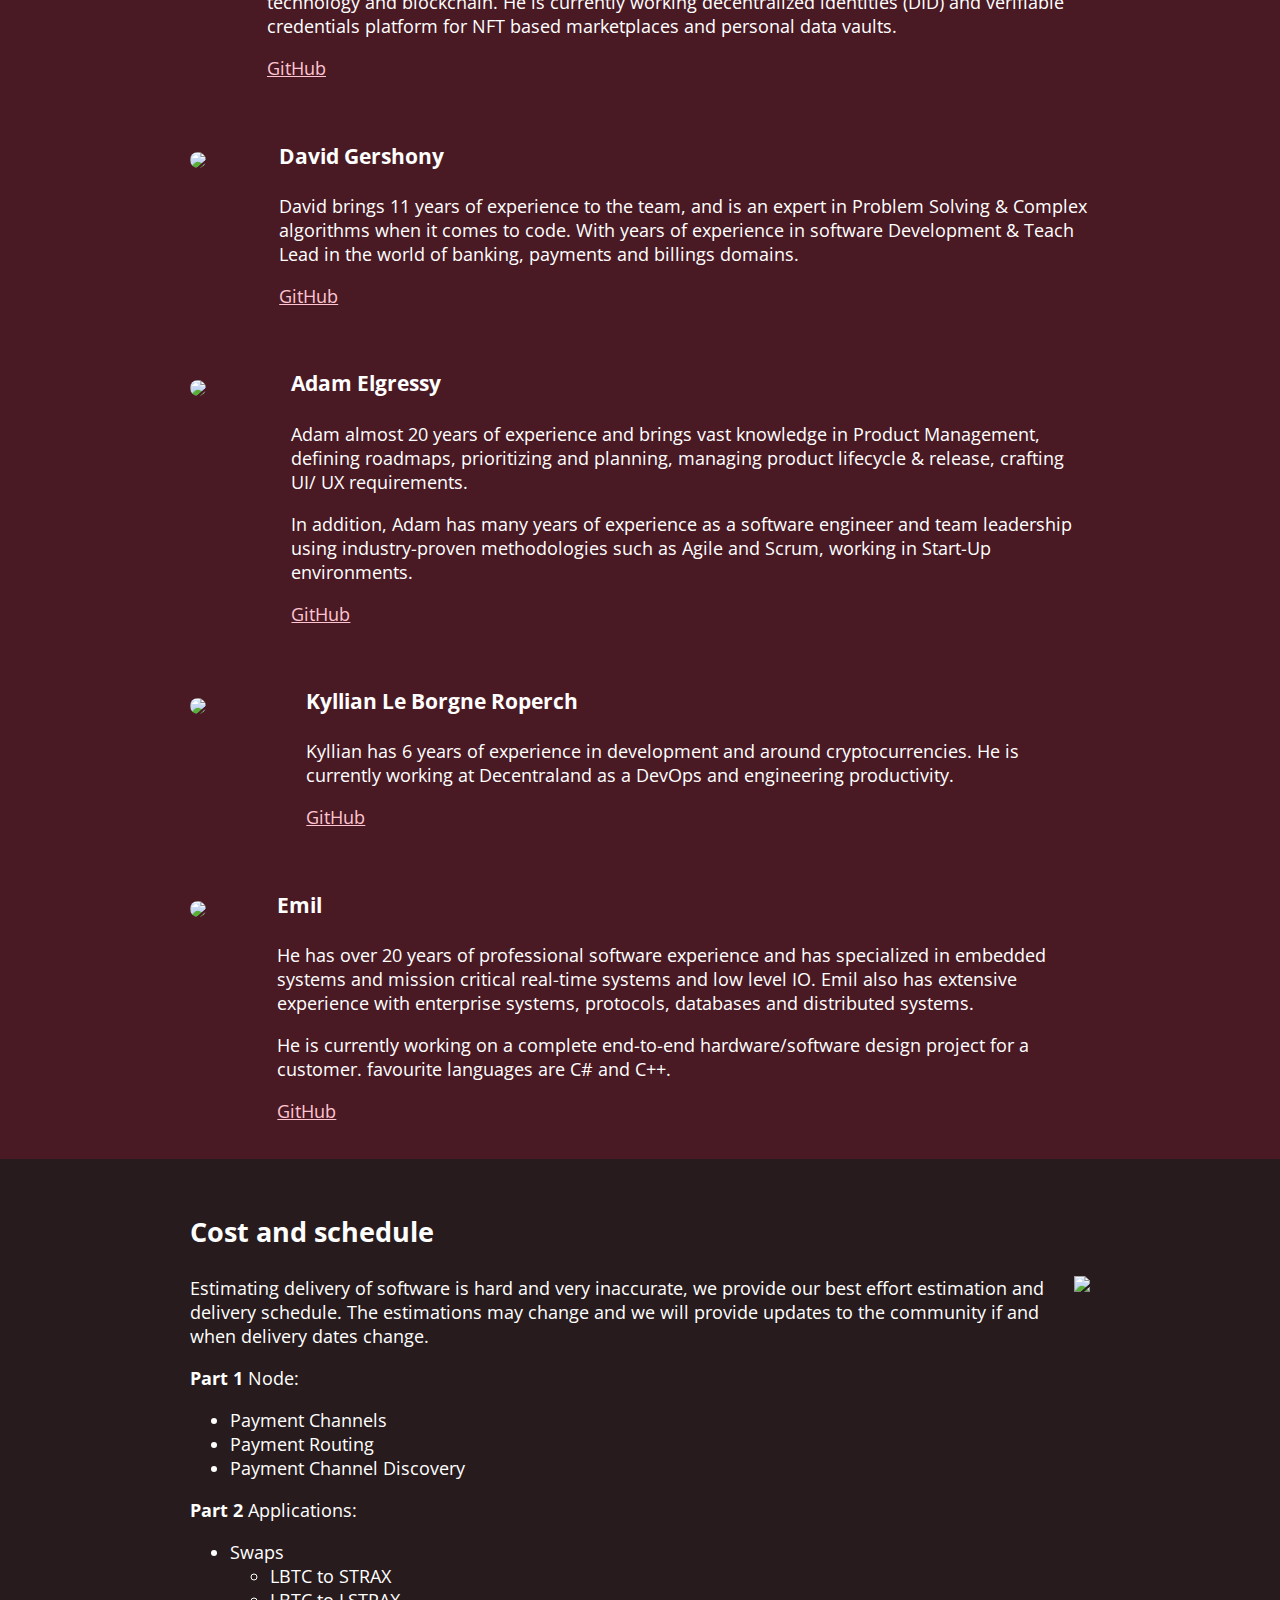
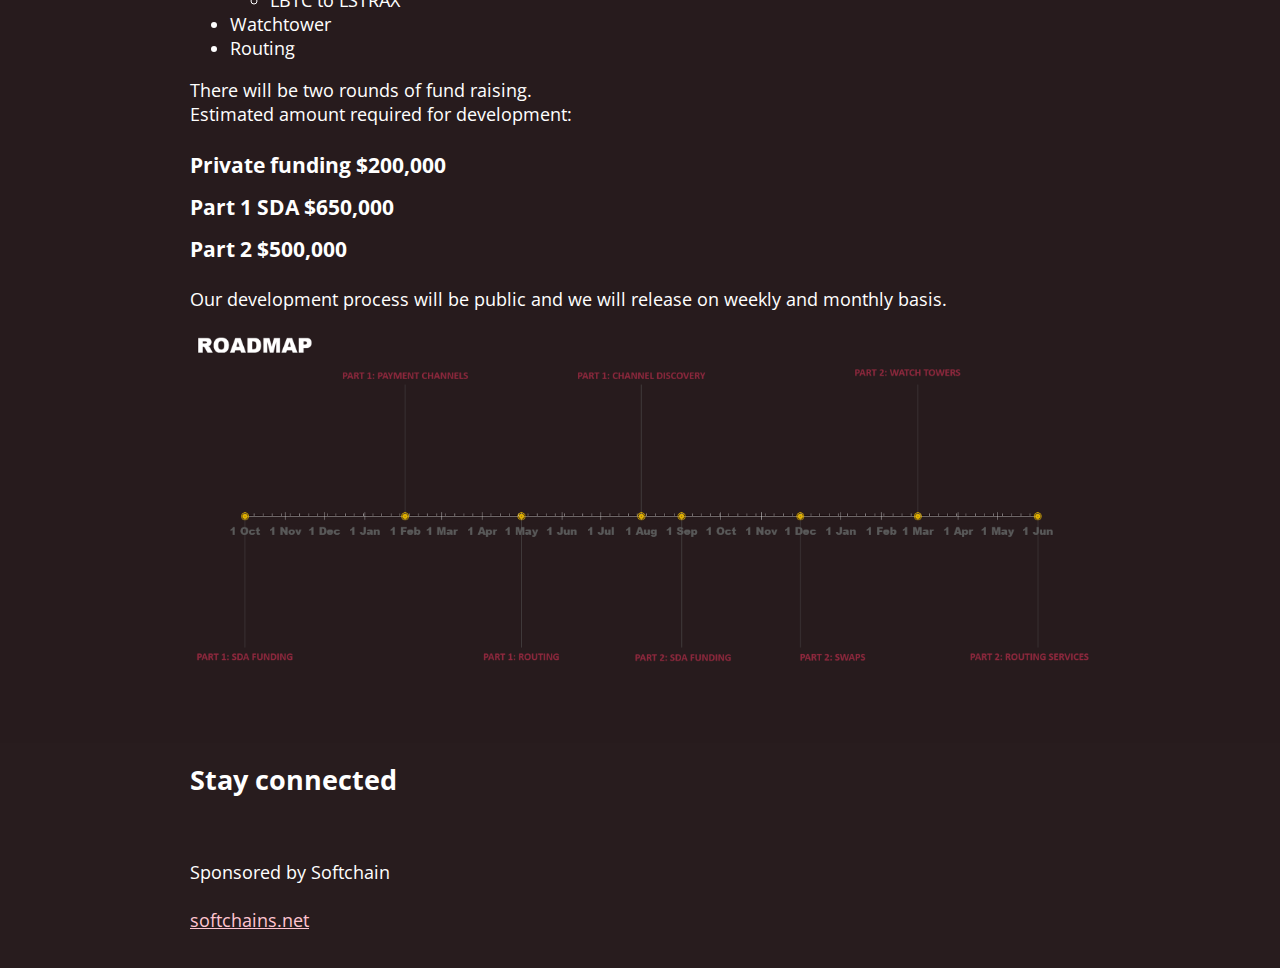
==== commit a5c9fe2c: "deploy: 2d830b7b948c85f027157f5a07648f9b6f85e49b" ====
--- a/index.html
+++ b/index.html
@@ -509,7 +509,7 @@
                 Estimated amount required for development:
             </p>
             <h3>Private funding $200,000</h3>
-            <h3>Part 1 $650,000</h3>
+            <h3>Part 1 SDA $650,000</h3>
             <h3>Part 2 $500,000</h3>
             <p>Our development process will be public and we will release on weekly and monthly basis.</p>
             <p>
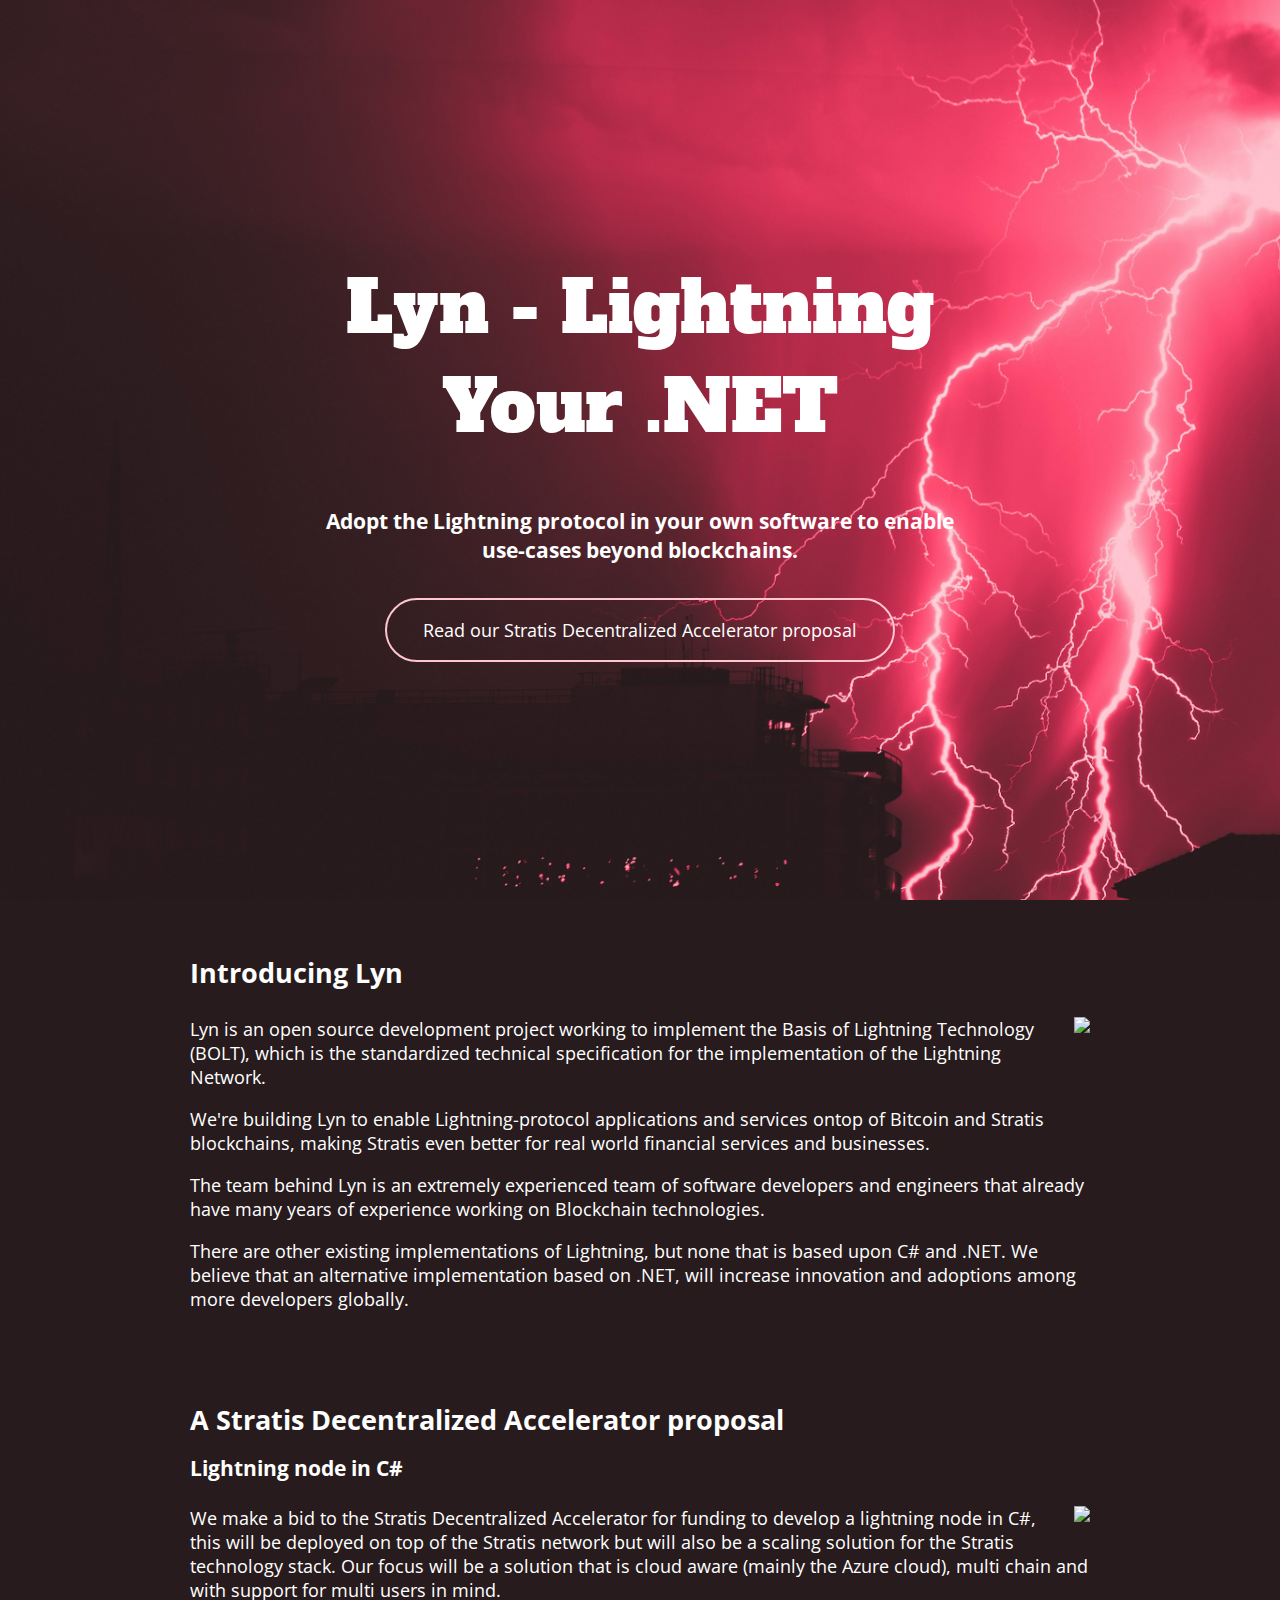
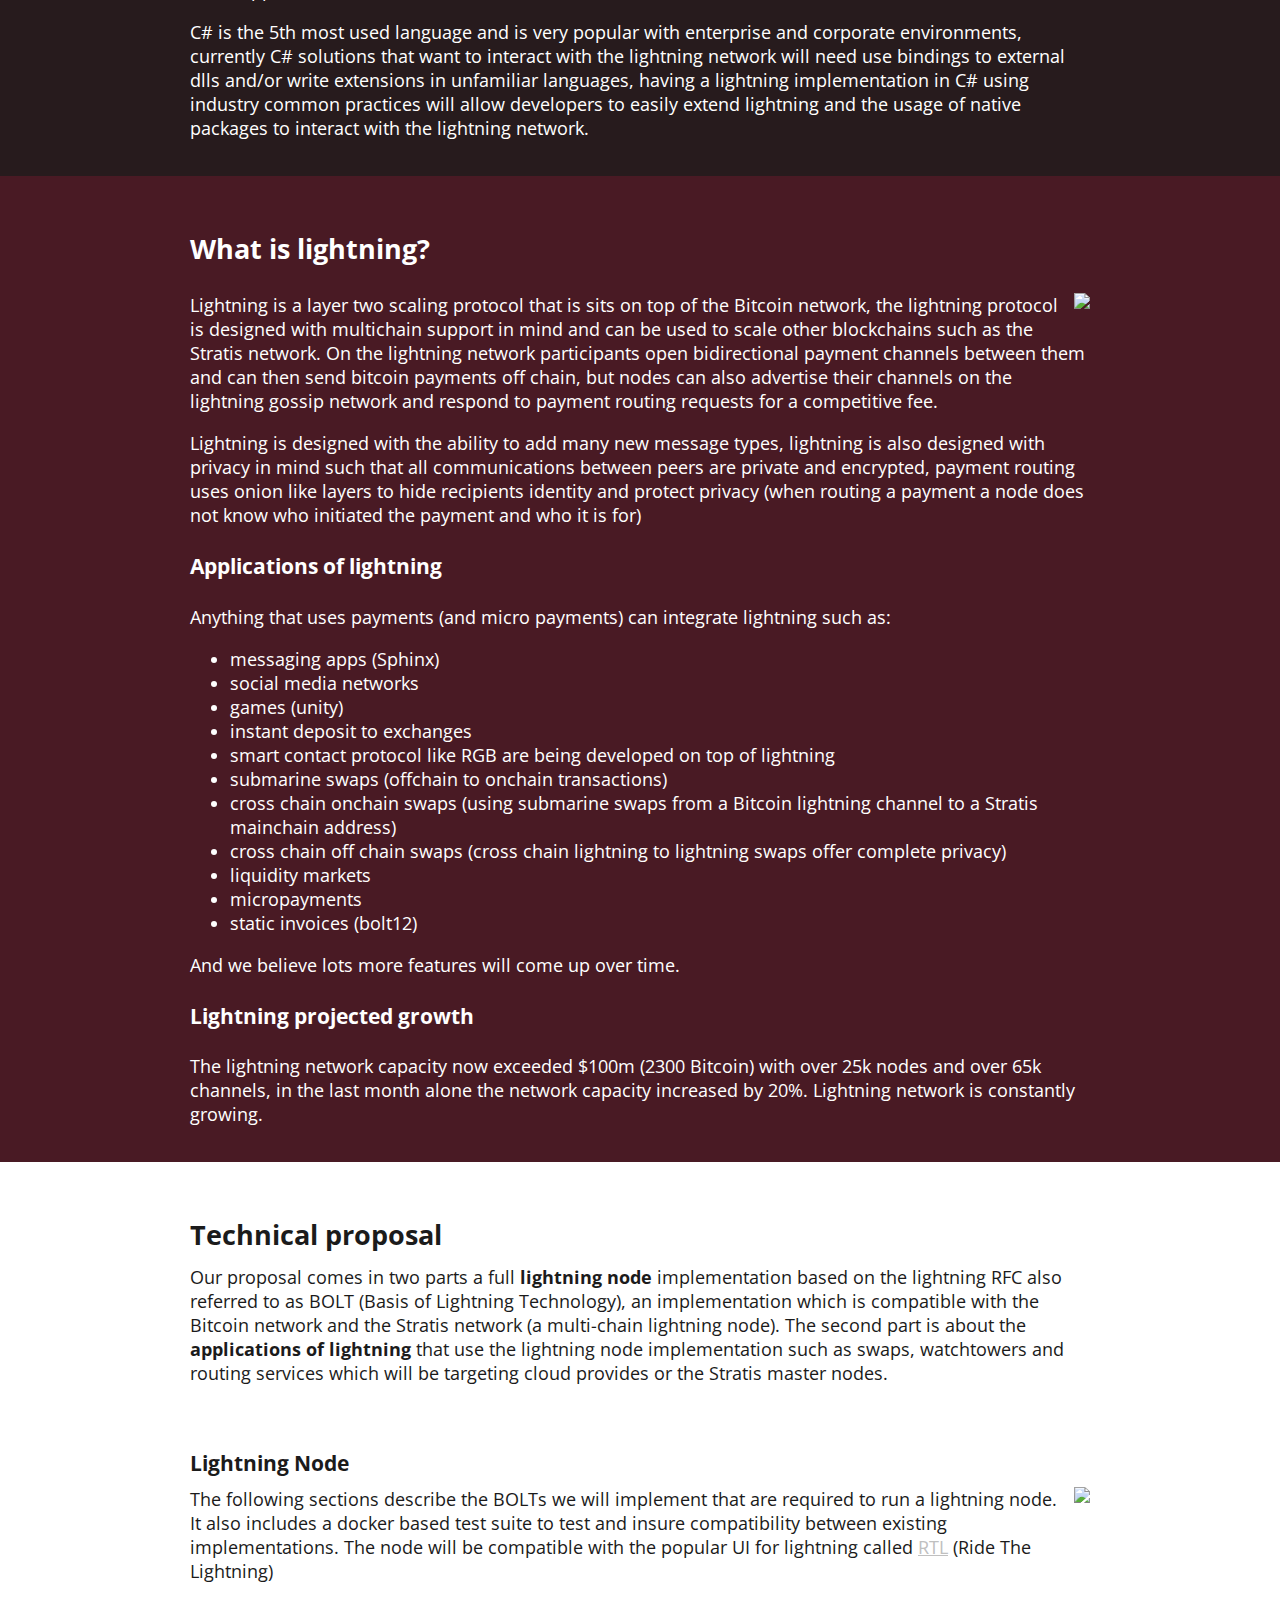
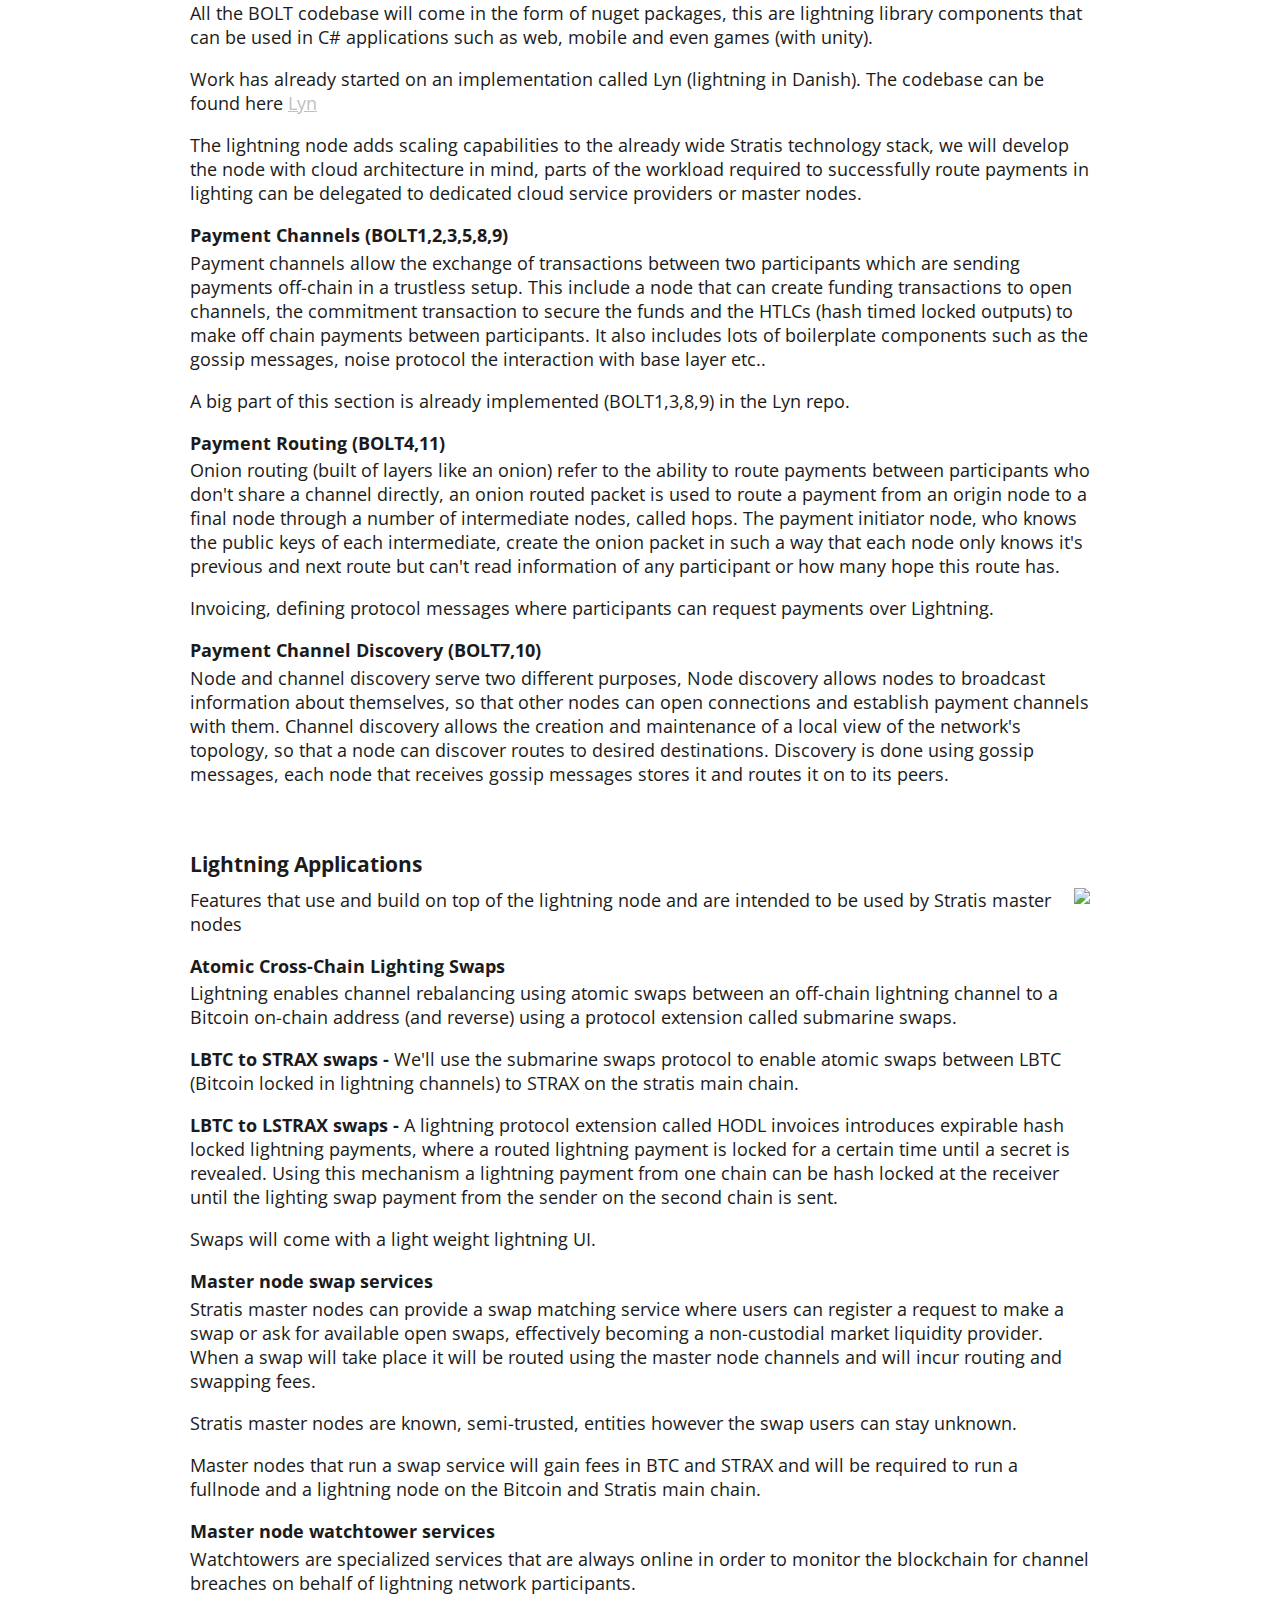
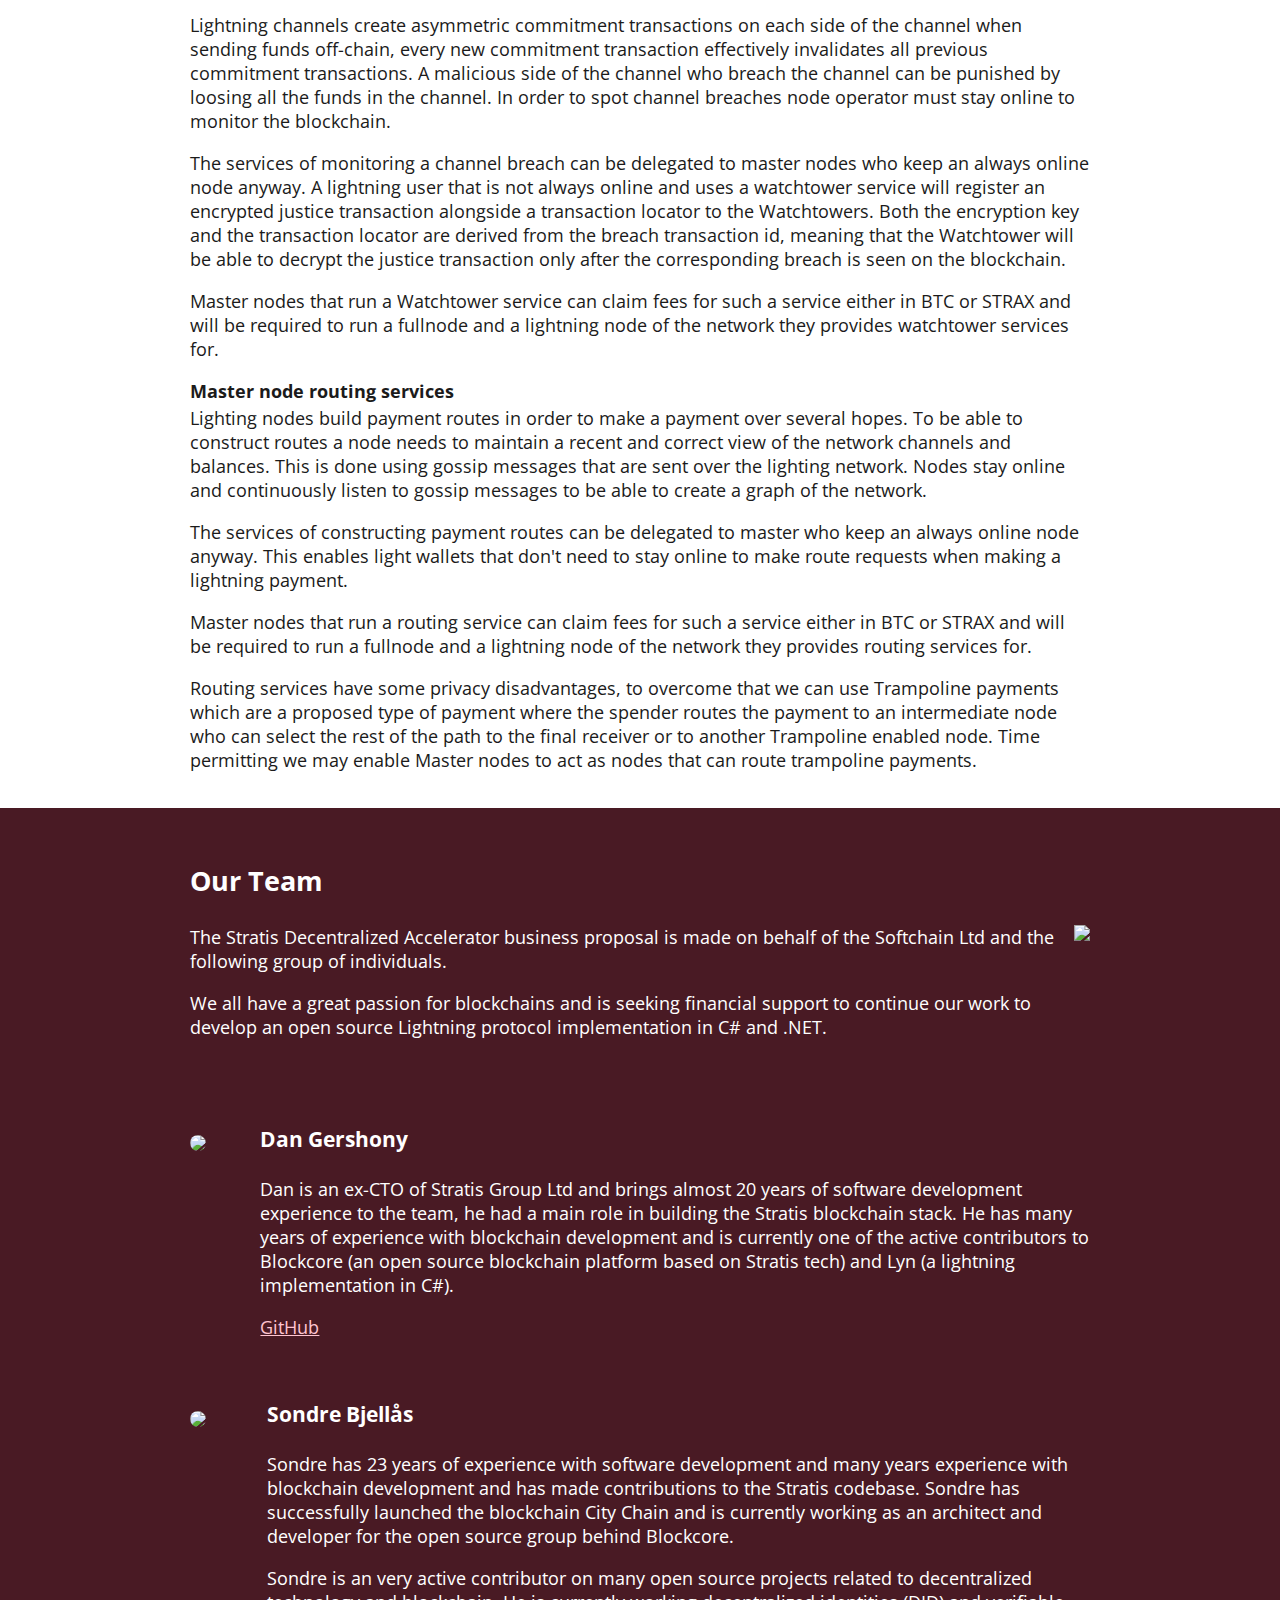
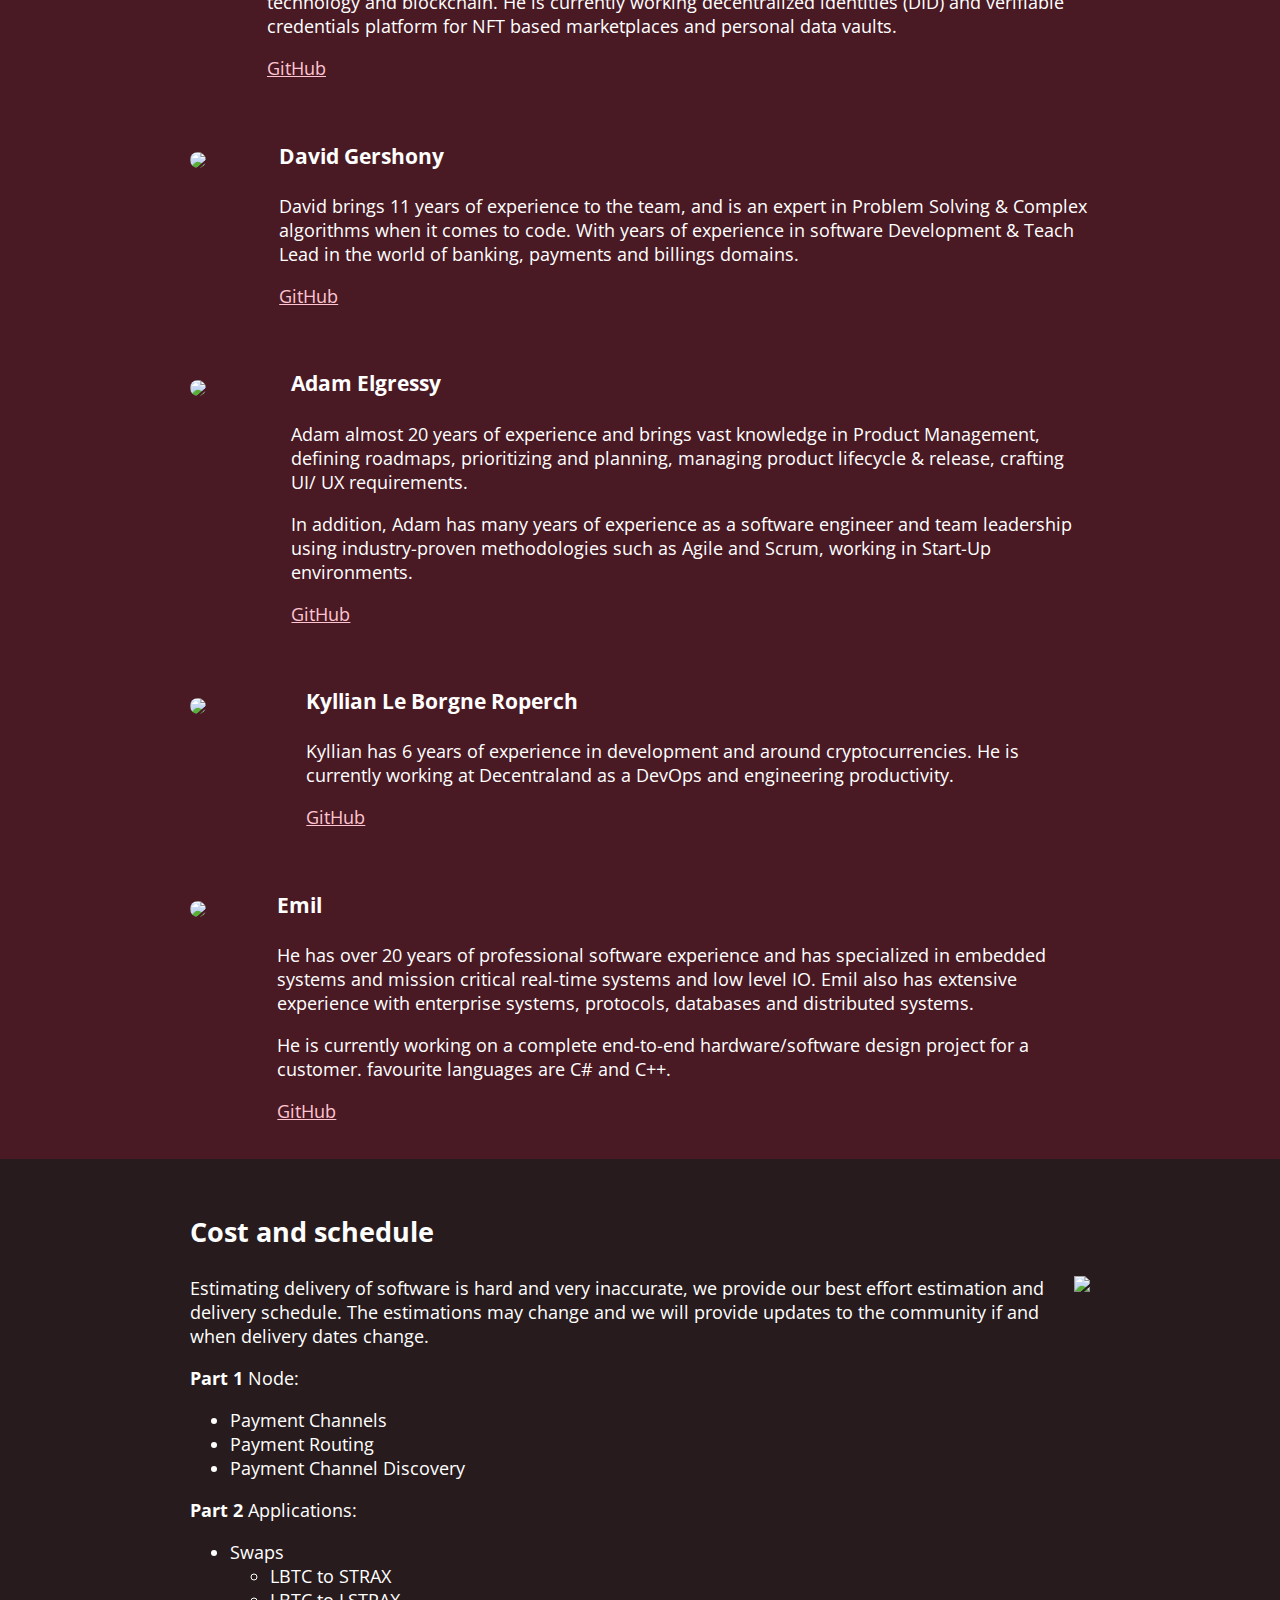
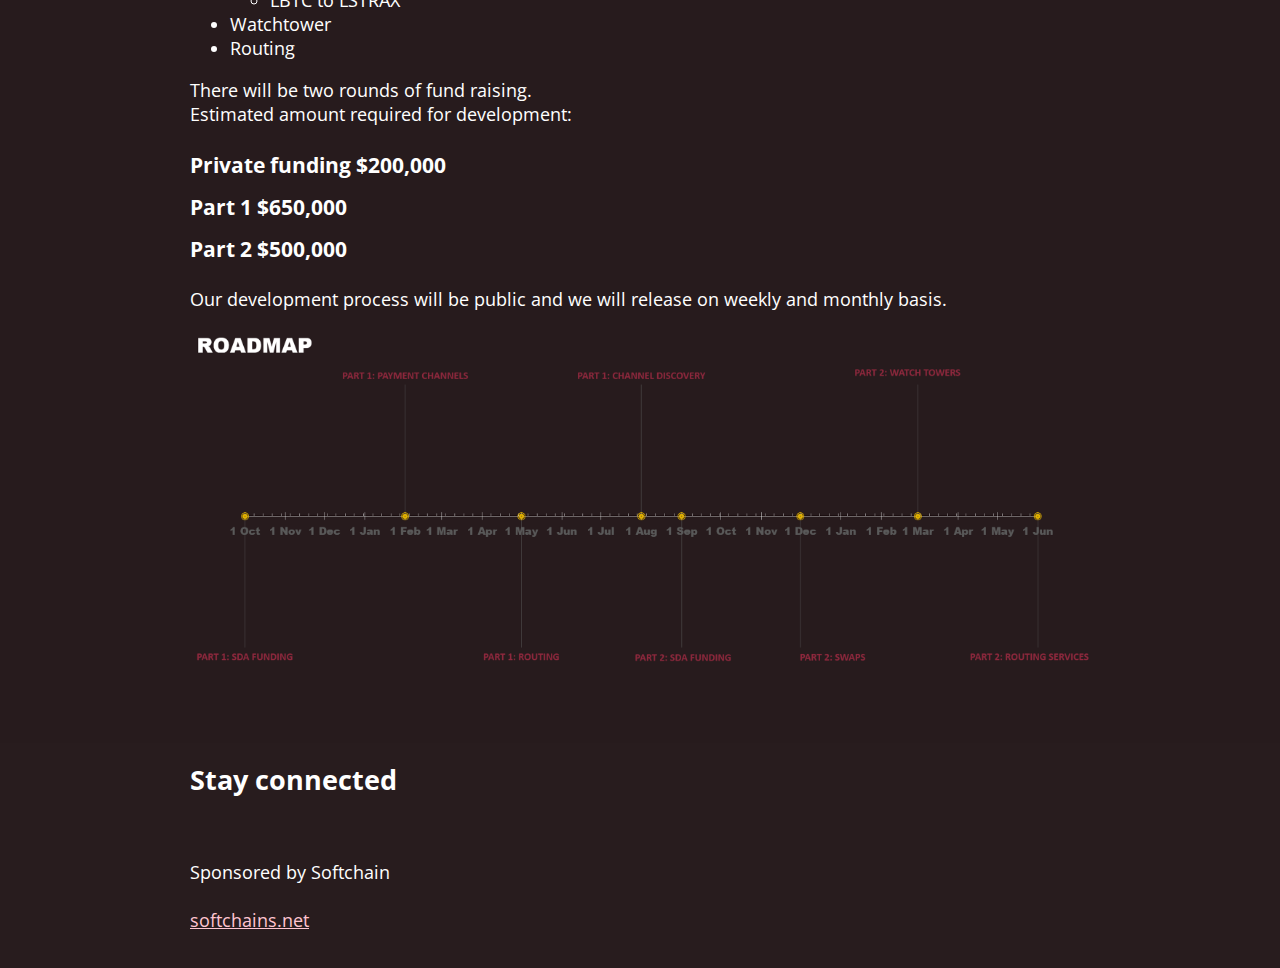
==== commit 4b2bc743: "deploy: 61e5eb37378b080227ea79c0fa35bb22ddb5e11d" ====
--- a/index.html
+++ b/index.html
@@ -509,7 +509,7 @@
                 Estimated amount required for development:
             </p>
             <h3>Private funding $200,000</h3>
-            <h3>Part 1 SDA $650,000</h3>
+            <h3>Part 1 $650,000</h3>
             <h3>Part 2 $500,000</h3>
             <p>Our development process will be public and we will release on weekly and monthly basis.</p>
             <p>
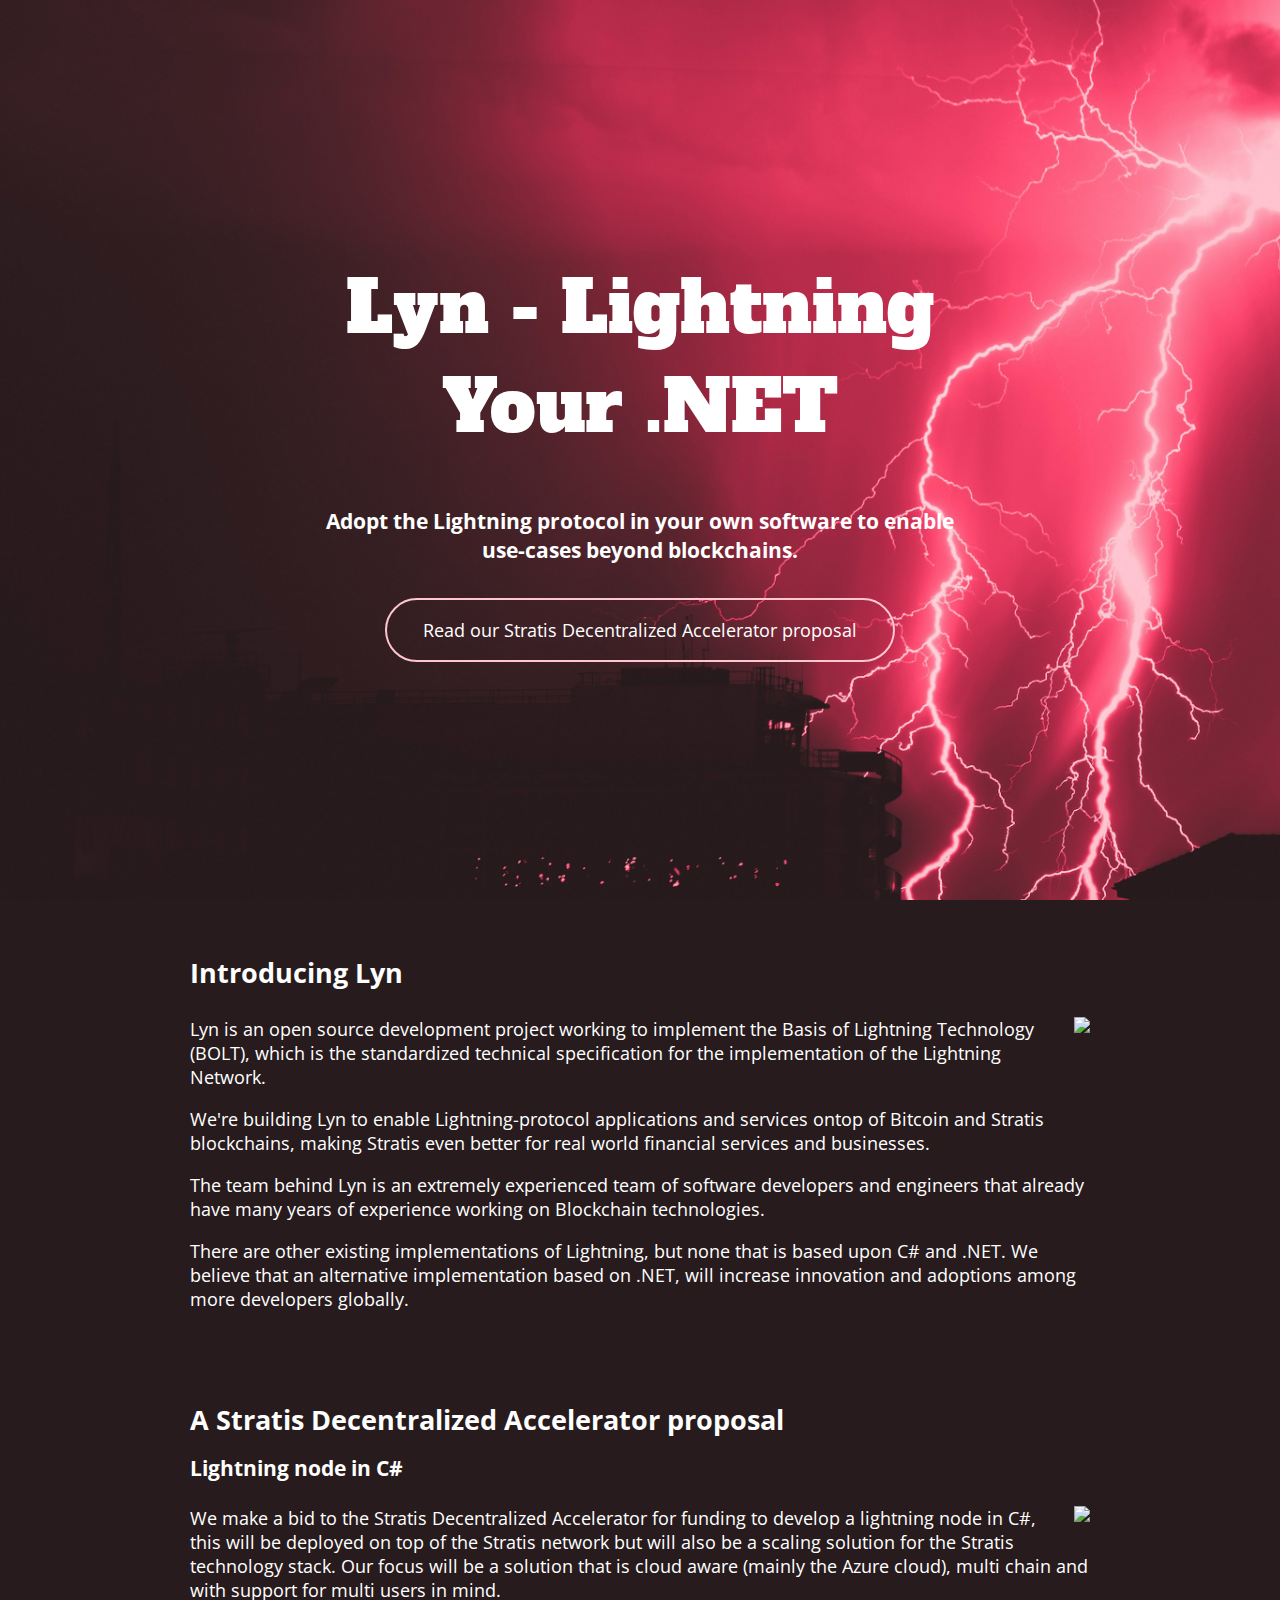
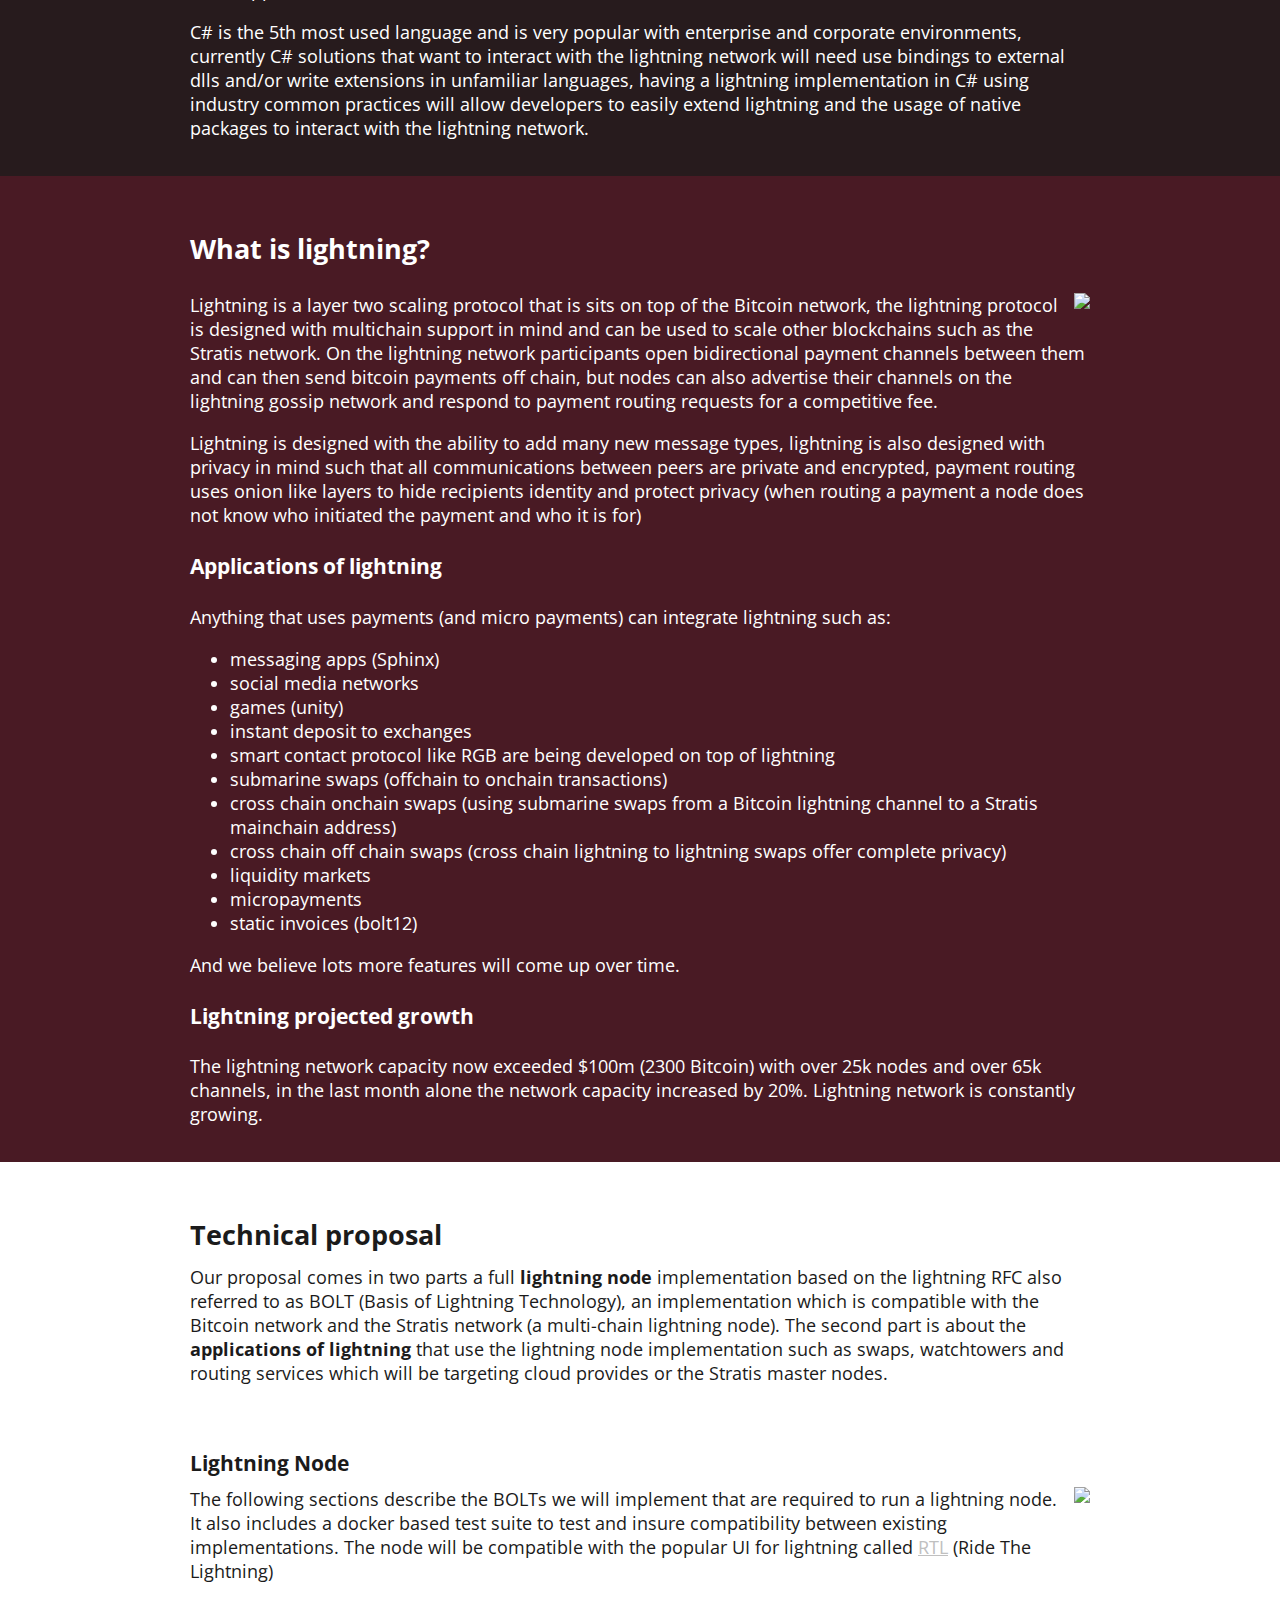
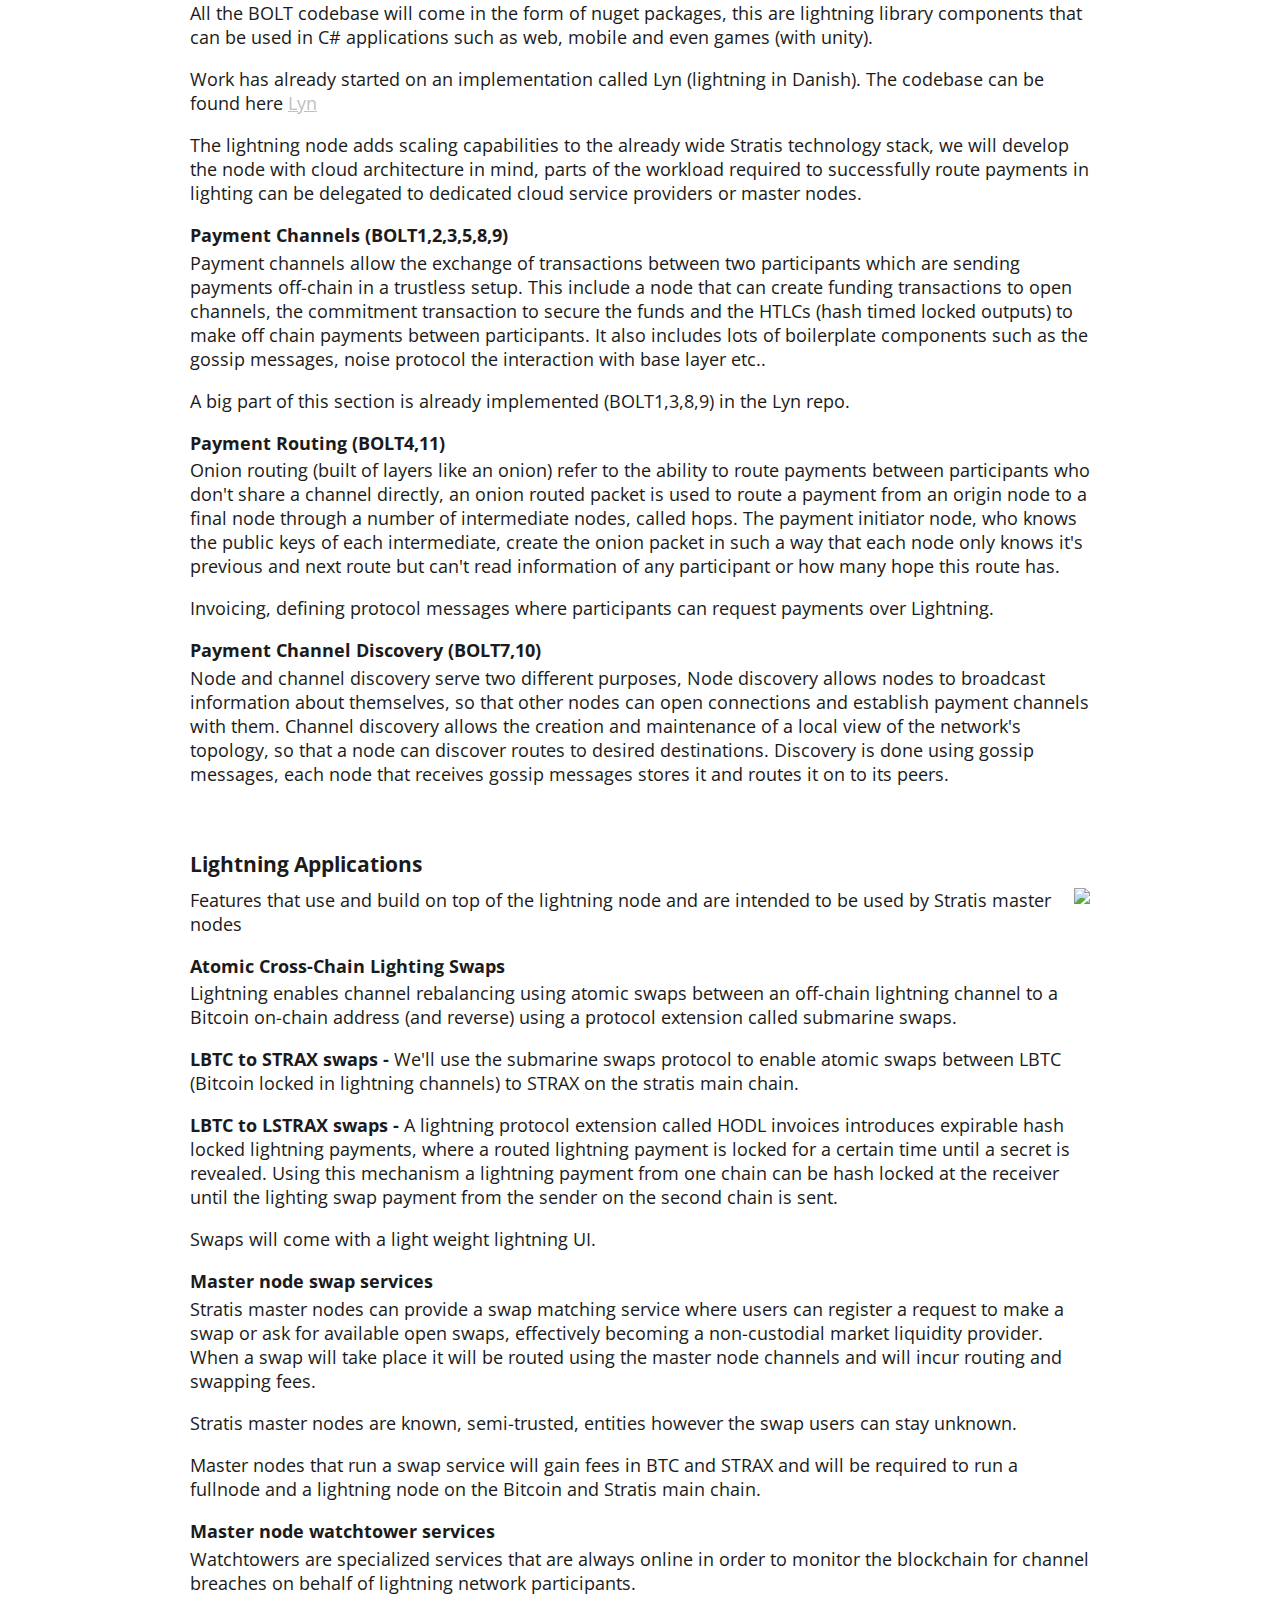
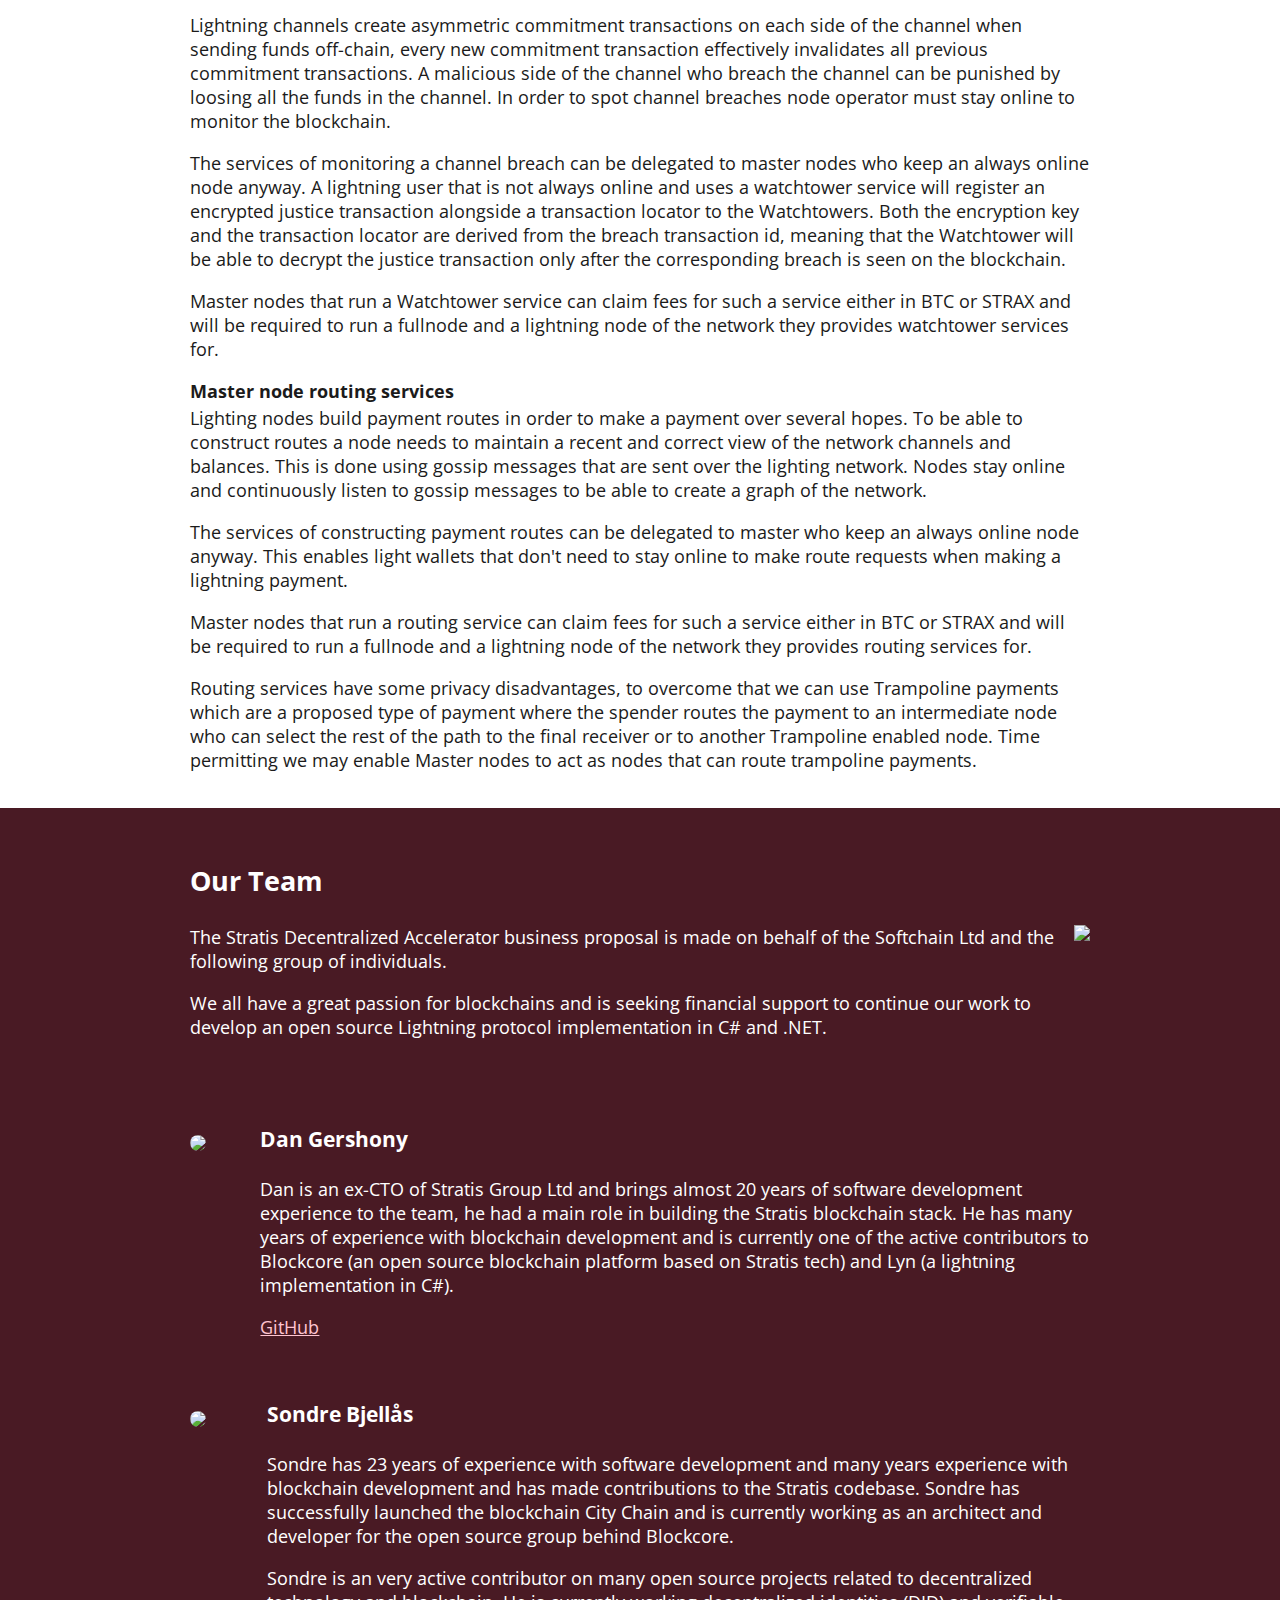
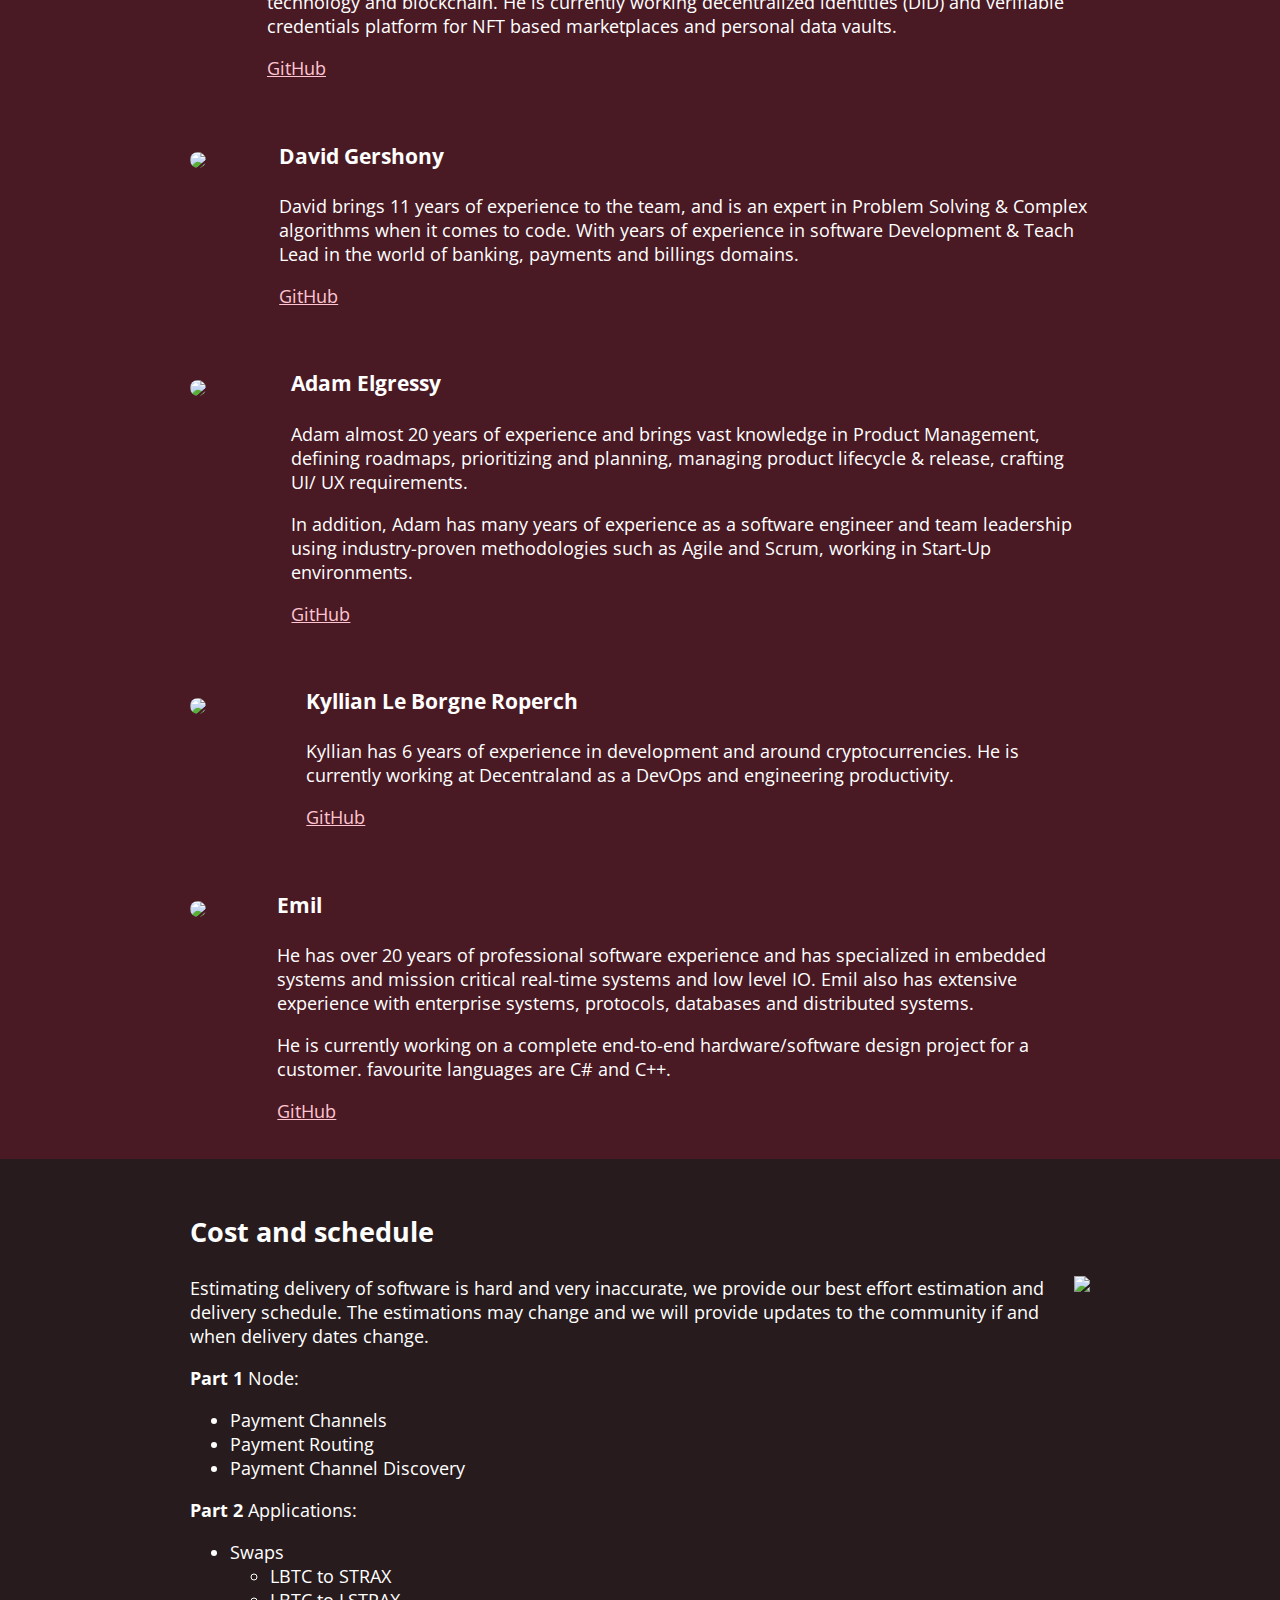
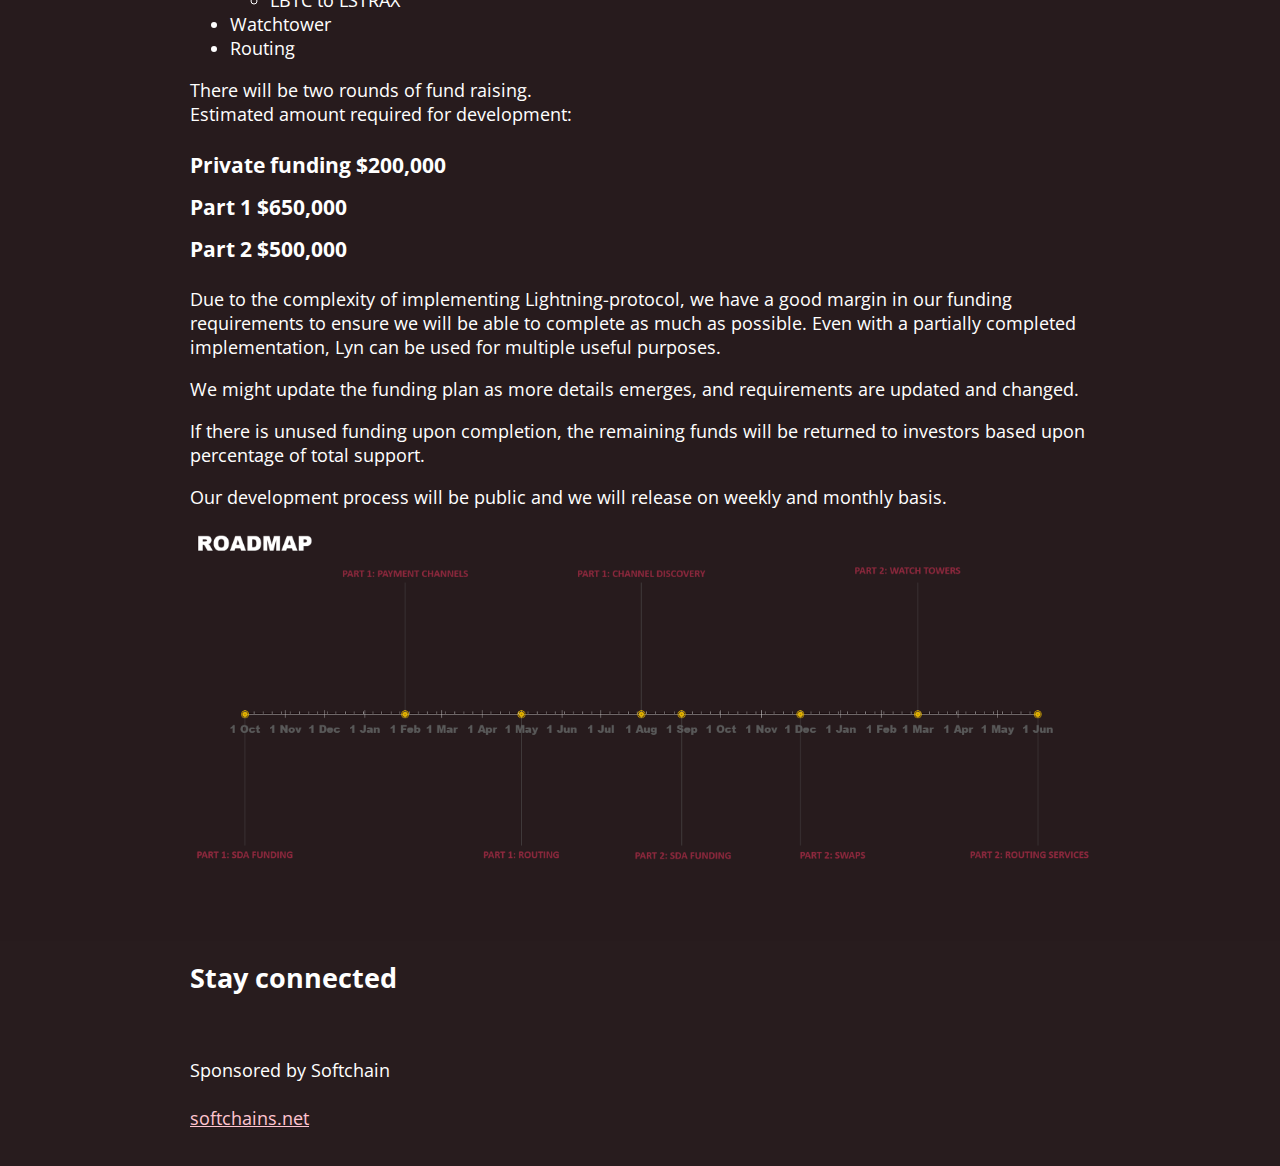
==== commit 540ddedc: "deploy: 2883ebe60b52f06cce4bce3e38cf1f1840b42575" ====
--- a/index.html
+++ b/index.html
@@ -157,7 +157,8 @@
                     node.
                     It also includes a docker based test suite to test and insure compatibility between existing
                     implementations.
-                    The node will be compatible with the popular UI for lightning called <a href="https://github.com/Ride-The-Lightning/RTL">RTL</a> (Ride The Lightning)
+                    The node will be compatible with the popular UI for lightning called <a
+                        href="https://github.com/Ride-The-Lightning/RTL">RTL</a> (Ride The Lightning)
                 </p>
 
                 <p>
@@ -317,8 +318,10 @@
                         and a lightning node of the network they provides routing services for.
                     </p>
                     <p>
-                        Routing services have some privacy disadvantages, to overcome that we can use Trampoline payments 
-                        which are a proposed type of payment where the spender routes the payment to an intermediate node 
+                        Routing services have some privacy disadvantages, to overcome that we can use Trampoline
+                        payments
+                        which are a proposed type of payment where the spender routes the payment to an intermediate
+                        node
                         who can select the rest of the path to the final receiver or to another Trampoline enabled node.
                         Time permitting we may enable Master nodes to act as nodes that can route trampoline payments.
                     </p>
@@ -477,8 +480,8 @@
 
             <p><img class="drawing-right" src="assets/undraw_Online_calendar_re_wk3t.svg">
                 Estimating delivery of software is hard and very inaccurate, we provide our best effort estimation and
-                delivery schedule.
-                The estimations may change and we will provide updates to the community if and when delivery dates change.
+                delivery schedule. The estimations may change and we will provide updates to the community if and when
+                delivery dates change.
             </p>
             <p>
                 <strong>Part 1</strong> Node:
@@ -511,6 +514,14 @@
             <h3>Private funding $200,000</h3>
             <h3>Part 1 $650,000</h3>
             <h3>Part 2 $500,000</h3>
+            <p>
+                Due to the complexity of implementing Lightning-protocol, we have a good margin in our funding
+                requirements to ensure we will be able to complete as much as possible. Even with a partially
+                completed implementation, Lyn can be used for multiple useful purposes.
+            </p>
+            <p>We might update the funding plan as more details emerges, and requirements are updated and changed.</p>
+            <p>If there is unused funding upon completion, the remaining funds will be returned to investors based upon
+                percentage of total support.</p>
             <p>Our development process will be public and we will release on weekly and monthly basis.</p>
             <p>
                 <a href="assets/roadmap.png"><img class="roadmap" src="assets/roadmap.png"></a>
@@ -544,4 +555,4 @@
 
 </body>
 
-</html>
+</html>